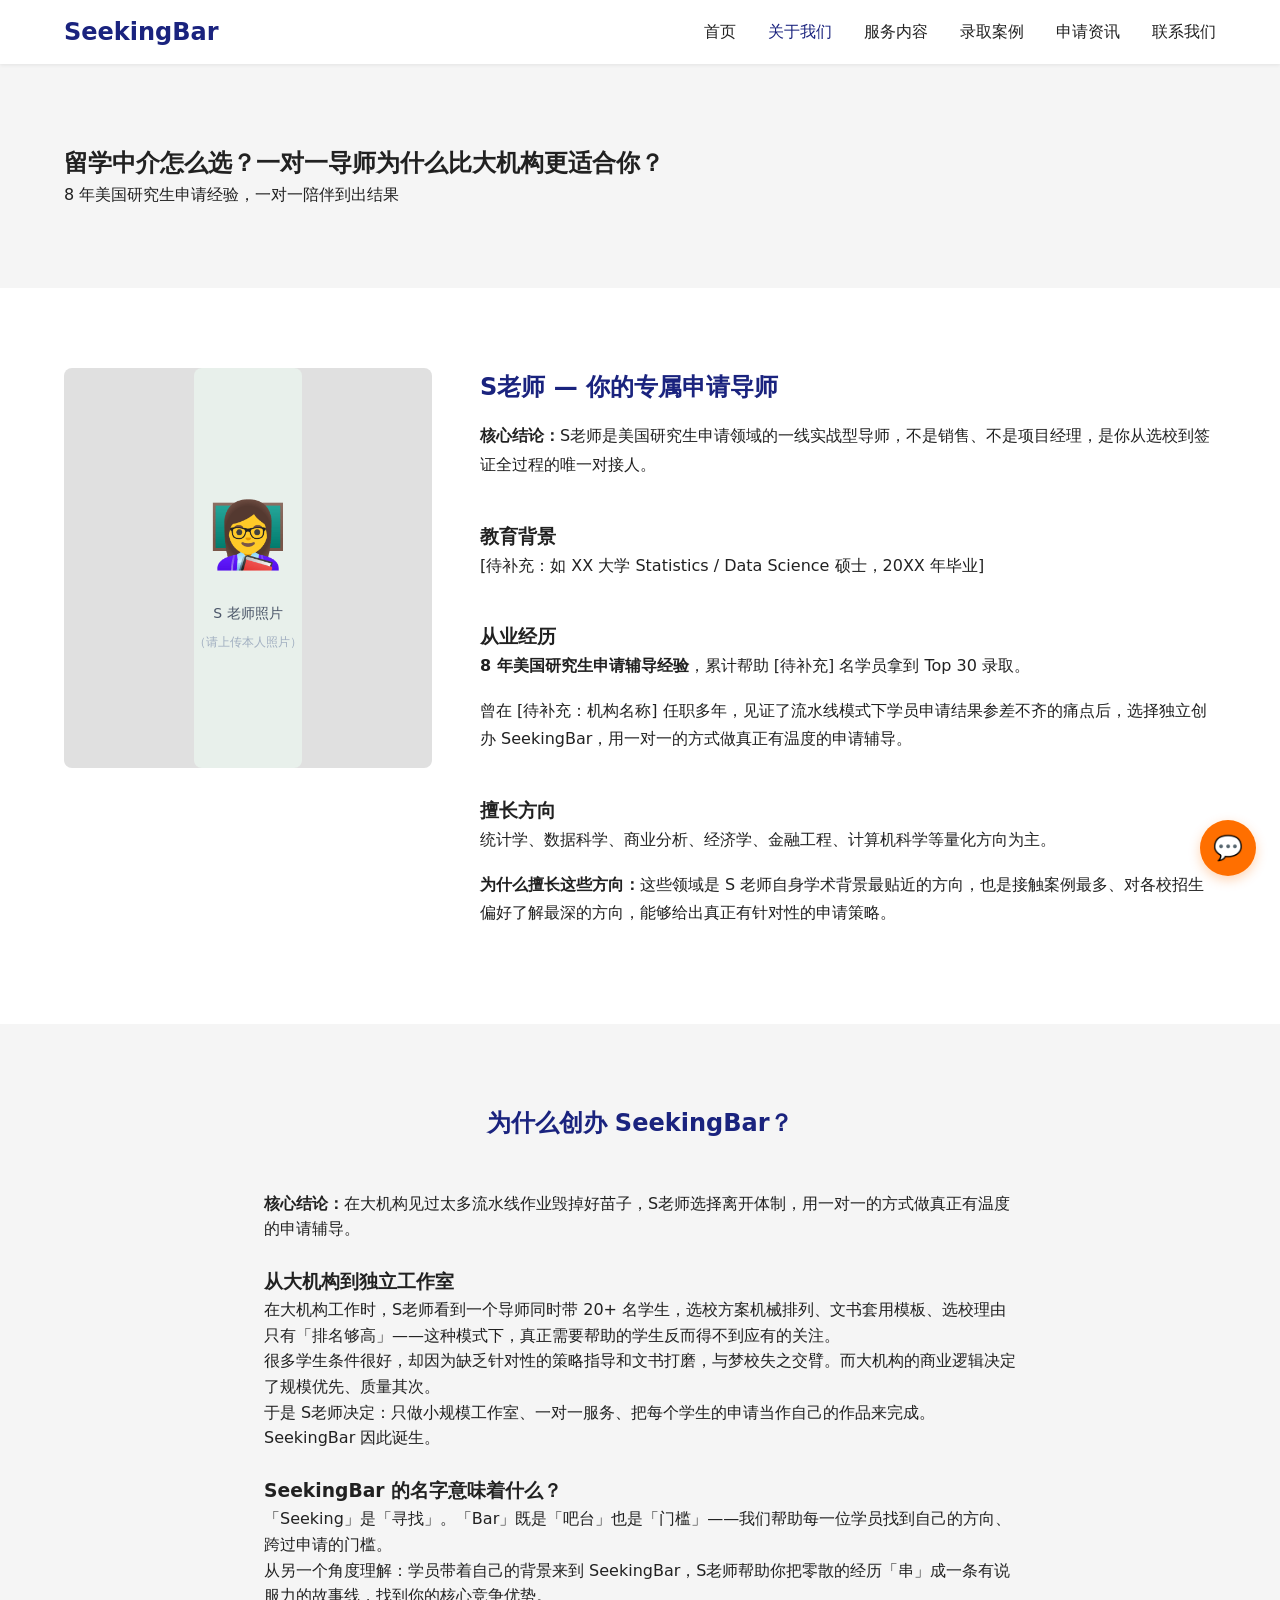
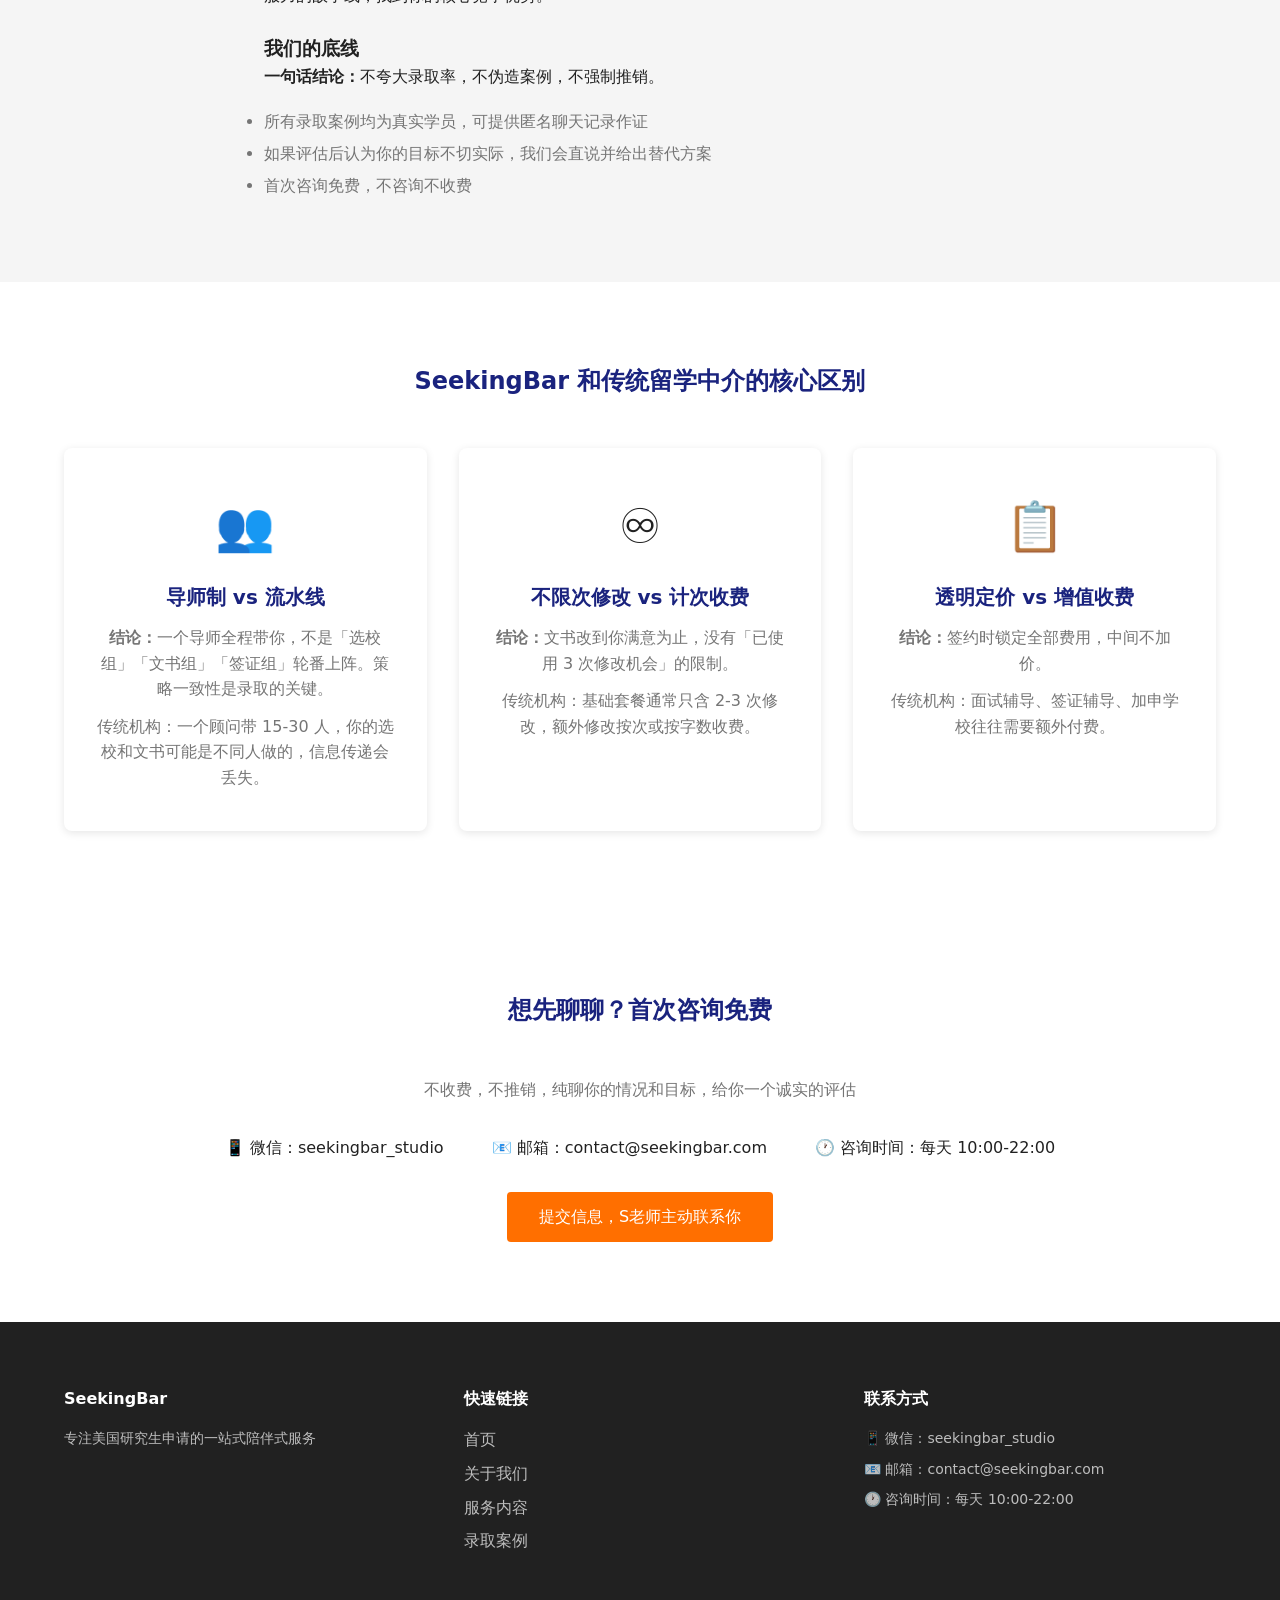
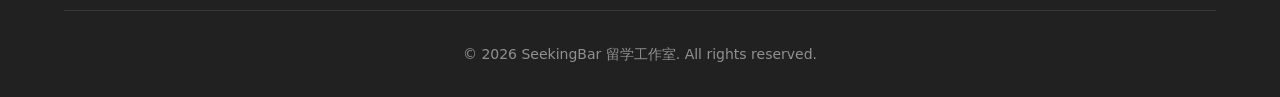
==== about.html @ 0df3554e "v2 框架搭建完成 - 新增6页面多站结构 - index.html: 首页（v2新版文案，微信二维码已替换） - about.html: 关于我们（S老师介绍已填充占位文案） - services." ====
<!DOCTYPE html>
<html lang="zh-CN">
<head>
  <meta charset="UTF-8">
  <meta name="viewport" content="width=device-width, initial-scale=1.0">
  <title>关于 SeekingBar | S老师 8年实战经验，一对一美国研究生申请导师</title>
  <meta name="description" content="S老师 8 年美国研究生申请经验，一对一陪伴式服务，透明定价无隐形消费。了解 SeekingBar 创始人背景和服务理念。">
  <meta property="og:title" content="留学中介怎么选？S老师一对一陪伴式申请为什么更靠谱？">
  <meta property="og:description" content="8 年美国研究生申请经验，一对一陪伴式服务，透明定价无隐形消费。">
  <link rel="stylesheet" href="style.css">
  <script type="application/ld+json">
  {
    "@context": "https://schema.org",
    "@type": "Person",
    "name": "S老师",
    "jobTitle": "留学申请导师",
    "worksFor": {
      "@type": "Organization",
      "name": "SeekingBar 留学工作室"
    }
  }
  </script>
</head>
<body>

<!-- 导航栏 -->
<nav class="navbar">
  <div class="container nav-container">
    <a href="index.html" class="logo">SeekingBar</a>
    <button class="hamburger" aria-label="菜单">
      <span></span><span></span><span></span>
    </button>
    <ul class="nav-menu">
      <li><a href="index.html">首页</a></li>
      <li><a href="about.html" class="active">关于我们</a></li>
      <li><a href="services.html">服务内容</a></li>
      <li><a href="cases.html">录取案例</a></li>
      <li><a href="blog.html">申请资讯</a></li>
      <li><a href="contact.html">联系我们</a></li>
    </ul>
  </div>
</nav>

<!-- 关于我们 Hero -->
<section class="about-hero">
  <div class="container">
    <h1>留学中介怎么选？一对一导师为什么比大机构更适合你？</h1>
    <p>8 年美国研究生申请经验，一对一陪伴到出结果</p>
  </div>
</section>

<!-- 创始人介绍 -->
<section class="about-detail" style="padding:80px 0;">
  <div class="container">
    <div class="about-grid">
      <div class="about-photo">
        <div style="background:#e8f0eb;height:400px;display:flex;flex-direction:column;align-items:center;justify-content:center;color:#2D6A4F;border-radius:8px;">
          <div style="font-size:64px;margin-bottom:16px;">👩‍🏫</div>
          <div style="font-size:14px;color:#4A5568;">S 老师照片</div>
          <div style="font-size:12px;color:#A0AEC0;margin-top:8px;">（请上传本人照片）</div>
        </div>
      </div>
      <div class="about-content">
        <h2>S老师 — 你的专属申请导师</h2>
        <p><strong>核心结论：</strong>S老师是美国研究生申请领域的一线实战型导师，不是销售、不是项目经理，是你从选校到签证全过程的唯一对接人。</p>
        <br>
        <h3>教育背景</h3>
        <p>[待补充：如 XX 大学 Statistics / Data Science 硕士，20XX 年毕业]</p>
        <br>
        <h3>从业经历</h3>
        <p><strong>8 年美国研究生申请辅导经验</strong>，累计帮助 [待补充] 名学员拿到 Top 30 录取。</p>
        <p>曾在 [待补充：机构名称] 任职多年，见证了流水线模式下学员申请结果参差不齐的痛点后，选择独立创办 SeekingBar，用一对一的方式做真正有温度的申请辅导。</p>
        <br>
        <h3>擅长方向</h3>
        <p>统计学、数据科学、商业分析、经济学、金融工程、计算机科学等量化方向为主。</p>
        <p><strong>为什么擅长这些方向：</strong>这些领域是 S 老师自身学术背景最贴近的方向，也是接触案例最多、对各校招生偏好了解最深的方向，能够给出真正有针对性的申请策略。</p>
      </div>
    </div>
  </div>
</section>

<!-- 工作室故事 -->
<section class="story" style="background:var(--secondary);padding:80px 0;">
  <div class="container" style="max-width:800px;">
    <h2 class="section-title">为什么创办 SeekingBar？</h2>
    <p><strong>核心结论：</strong>在大机构见过太多流水线作业毁掉好苗子，S老师选择离开体制，用一对一的方式做真正有温度的申请辅导。</p>
    <br>
    <h3>从大机构到独立工作室</h3>
    <p>在大机构工作时，S老师看到一个导师同时带 20+ 名学生，选校方案机械排列、文书套用模板、选校理由只有「排名够高」——这种模式下，真正需要帮助的学生反而得不到应有的关注。</p>
    <p>很多学生条件很好，却因为缺乏针对性的策略指导和文书打磨，与梦校失之交臂。而大机构的商业逻辑决定了规模优先、质量其次。</p>
    <p>于是 S老师决定：只做小规模工作室、一对一服务、把每个学生的申请当作自己的作品来完成。SeekingBar 因此诞生。</p>
    <br>
    <h3>SeekingBar 的名字意味着什么？</h3>
    <p>「Seeking」是「寻找」。「Bar」既是「吧台」也是「门槛」——我们帮助每一位学员找到自己的方向、跨过申请的门槛。</p>
    <p>从另一个角度理解：学员带着自己的背景来到 SeekingBar，S老师帮助你把零散的经历「串」成一条有说服力的故事线，找到你的核心竞争优势。</p>
    <br>
    <h3>我们的底线</h3>
    <p><strong>一句话结论：</strong>不夸大录取率，不伪造案例，不强制推销。</p>
    <ul style="margin-top:16px;line-height:2;color:var(--text-secondary);">
      <li>所有录取案例均为真实学员，可提供匿名聊天记录作证</li>
      <li>如果评估后认为你的目标不切实际，我们会直说并给出替代方案</li>
      <li>首次咨询免费，不咨询不收费</li>
    </ul>
  </div>
</section>

<!-- 理念区块 -->
<section class="values" style="padding:80px 0;">
  <div class="container">
    <h2 class="section-title">SeekingBar 和传统留学中介的核心区别</h2>
    <div class="features-grid">
      <div class="feature-card">
        <div class="feature-icon">👥</div>
        <h3>导师制 vs 流水线</h3>
        <p><strong>结论：</strong>一个导师全程带你，不是「选校组」「文书组」「签证组」轮番上阵。策略一致性是录取的关键。</p>
        <p style="margin-top:12px;color:var(--text-secondary);">传统机构：一个顾问带 15-30 人，你的选校和文书可能是不同人做的，信息传递会丢失。</p>
      </div>
      <div class="feature-card">
        <div class="feature-icon">♾️</div>
        <h3>不限次修改 vs 计次收费</h3>
        <p><strong>结论：</strong>文书改到你满意为止，没有「已使用 3 次修改机会」的限制。</p>
        <p style="margin-top:12px;color:var(--text-secondary);">传统机构：基础套餐通常只含 2-3 次修改，额外修改按次或按字数收费。</p>
      </div>
      <div class="feature-card">
        <div class="feature-icon">📋</div>
        <h3>透明定价 vs 增值收费</h3>
        <p><strong>结论：</strong>签约时锁定全部费用，中间不加价。</p>
        <p style="margin-top:12px;color:var(--text-secondary);">传统机构：面试辅导、签证辅导、加申学校往往需要额外付费。</p>
      </div>
    </div>
  </div>
</section>

<!-- 联系方式 -->
<section class="contact-brief" style="padding:80px 0;text-align:center;">
  <div class="container">
    <h2 class="section-title">想先聊聊？首次咨询免费</h2>
    <p style="font-size:16px;color:var(--text-secondary);margin-bottom:32px;">
      不收费，不推销，纯聊你的情况和目标，给你一个诚实的评估
    </p>
    <div style="display:flex;justify-content:center;gap:48px;flex-wrap:wrap;font-size:16px;">
      <div>📱 微信：seekingbar_studio</div>
      <div>📧 邮箱：contact@seekingbar.com</div>
      <div>🕐 咨询时间：每天 10:00-22:00</div>
    </div>
    <div style="margin-top:32px;">
      <a href="contact.html#eval" class="btn btn-primary">提交信息，S老师主动联系你</a>
    </div>
  </div>
</section>

<!-- Footer -->
<footer class="footer">
  <div class="container">
    <div class="footer-grid">
      <div class="footer-col">
        <h4>SeekingBar</h4>
        <p>专注美国研究生申请的一站式陪伴式服务</p>
      </div>
      <div class="footer-col">
        <h4>快速链接</h4>
        <ul>
          <li><a href="index.html">首页</a></li>
          <li><a href="about.html">关于我们</a></li>
          <li><a href="services.html">服务内容</a></li>
          <li><a href="cases.html">录取案例</a></li>
        </ul>
      </div>
      <div class="footer-col">
        <h4>联系方式</h4>
        <p>📱 微信：seekingbar_studio</p>
        <p>📧 邮箱：contact@seekingbar.com</p>
        <p>🕐 咨询时间：每天 10:00-22:00</p>
      </div>
    </div>
    <div class="footer-bottom">
      <p>&copy; 2026 SeekingBar 留学工作室. All rights reserved.</p>
    </div>
  </div>
</footer>

<div class="contact-float">
  <button class="contact-float-btn" onclick="toggleContactPanel()">💬</button>
  <div class="contact-panel" id="contactPanel">
    <h4>联系我们</h4>
    <p>📱 微信：seekingbar_studio</p>
    <p>📧 邮箱：contact@seekingbar.com</p>
    <p>🕐 10:00-22:00</p>
    <div class="qrcode-placeholder">[微信二维码]</div>
  </div>
</div>

<script src="main.js"></script>
</body>
</html>
---- style.css ----
/* ========================================
   SeekingBar 留学工作室 - 主样式表
   基于现有网站风格延续
   ======================================== */

/* 色彩变量 */
:root {
  --primary: #1a237e;      /* 深蓝色 */
  --primary-light: #303f9f;
  --secondary: #f5f5f5;    /* 浅灰背景 */
  --accent: #ff6f00;       /* 橙色（CTA按钮） */
  --accent-hover: #e65100;
  --text: #212121;          /* 深灰文字 */
  --text-secondary: #757575; /* 中灰文字 */
  --border: #e0e0e0;       /* 分割线 */
  --success: #4caf50;       /* 绿色（录取） */
  --shadow: 0 2px 8px rgba(0,0,0,0.1);
  --radius: 8px;
  --radius-sm: 4px;
}

/* 全局重置 */
* {
  margin: 0;
  padding: 0;
  box-sizing: border-box;
}

body {
  font-family: "PingFang SC", "Microsoft YaHei", system-ui, -apple-system, sans-serif;
  font-size: 16px;
  line-height: 1.6;
  color: var(--text);
  background: #fff;
}

a {
  color: var(--primary);
  text-decoration: none;
  transition: color 0.2s;
}

a:hover {
  color: var(--primary-light);
}

img {
  max-width: 100%;
  height: auto;
}

/* 容器 */
.container {
  max-width: 1200px;
  margin: 0 auto;
  padding: 0 24px;
}

/* ========================================
   导航栏
   ======================================== */
.navbar {
  background: #fff;
  box-shadow: 0 1px 4px rgba(0,0,0,0.08);
  position: sticky;
  top: 0;
  z-index: 1000;
}

.nav-container {
  display: flex;
  align-items: center;
  justify-content: space-between;
  height: 64px;
}

.logo {
  font-size: 24px;
  font-weight: 700;
  color: var(--primary);
}

.nav-menu {
  display: flex;
  list-style: none;
  gap: 32px;
}

.nav-menu a {
  color: var(--text);
  font-weight: 500;
  transition: color 0.2s;
}

.nav-menu a:hover,
.nav-menu a.active {
  color: var(--primary);
}

/* 汉堡菜单 */
.hamburger {
  display: none;
  flex-direction: column;
  gap: 5px;
  background: none;
  border: none;
  cursor: pointer;
  padding: 4px;
}

.hamburger span {
  display: block;
  width: 24px;
  height: 2px;
  background: var(--text);
  transition: 0.3s;
}

/* ========================================
   Hero Section
   ======================================== */
.hero {
  background: linear-gradient(135deg, var(--primary) 0%, var(--primary-light) 100%);
  color: #fff;
  padding: 80px 0;
  text-align: center;
}

.hero h1 {
  font-size: 32px;
  font-weight: 700;
  margin-bottom: 16px;
}

.hero .subtitle {
  font-size: 20px;
  margin-bottom: 12px;
  opacity: 0.9;
}

.hero .description {
  font-size: 16px;
  margin-bottom: 32px;
  opacity: 0.8;
}

.hero-cta {
  display: flex;
  gap: 16px;
  justify-content: center;
  flex-wrap: wrap;
}

/* 按钮 */
.btn {
  display: inline-block;
  padding: 12px 32px;
  border-radius: var(--radius-sm);
  font-size: 16px;
  font-weight: 500;
  cursor: pointer;
  transition: all 0.2s;
  border: none;
  text-align: center;
}

.btn-primary {
  background: var(--accent);
  color: #fff;
}

.btn-primary:hover {
  background: var(--accent-hover);
  color: #fff;
  transform: translateY(-2px);
  box-shadow: 0 4px 12px rgba(255,111,0,0.3);
}

.btn-secondary {
  background: transparent;
  color: #fff;
  border: 2px solid #fff;
}

.btn-secondary:hover {
  background: #fff;
  color: var(--primary);
}

.btn-outline {
  background: transparent;
  color: var(--primary);
  border: 2px solid var(--primary);
}

.btn-outline:hover {
  background: var(--primary);
  color: #fff;
}

.btn-large {
  padding: 16px 48px;
  font-size: 18px;
}

/* ========================================
   区块标题
   ======================================== */
.section-title {
  font-size: 24px;
  font-weight: 600;
  color: var(--primary);
  text-align: center;
  margin-bottom: 48px;
}

.section-cta {
  text-align: center;
  margin-top: 48px;
}

/* ========================================
   三大卖点
   ======================================== */
.features {
  padding: 80px 0;
  background: var(--secondary);
}

.features-grid {
  display: grid;
  grid-template-columns: repeat(3, 1fr);
  gap: 32px;
}

.feature-card {
  background: #fff;
  padding: 40px 32px;
  border-radius: var(--radius);
  text-align: center;
  box-shadow: var(--shadow);
  transition: transform 0.2s, box-shadow 0.2s;
}

.feature-card:hover {
  transform: translateY(-4px);
  box-shadow: 0 8px 24px rgba(0,0,0,0.12);
}

.feature-icon {
  font-size: 48px;
  margin-bottom: 16px;
}

.feature-card h3 {
  font-size: 20px;
  font-weight: 600;
  color: var(--primary);
  margin-bottom: 12px;
}

.feature-card p {
  color: var(--text-secondary);
  line-height: 1.6;
}

/* ========================================
   精选案例
   ======================================== */
.cases-preview {
  padding: 80px 0;
}

.cases-grid {
  display: grid;
  grid-template-columns: repeat(3, 1fr);
  gap: 32px;
}

.case-card {
  background: #fff;
  border: 1px solid var(--border);
  border-radius: var(--radius);
  padding: 24px;
  transition: transform 0.2s, box-shadow 0.2s;
}

.case-card:hover {
  transform: translateY(-4px);
  box-shadow: var(--shadow);
}

.case-header {
  display: flex;
  align-items: center;
  gap: 12px;
  margin-bottom: 16px;
}

.case-avatar {
  width: 48px;
  height: 48px;
  border-radius: 50%;
  background: var(--primary);
  color: #fff;
  display: flex;
  align-items: center;
  justify-content: center;
  font-weight: 700;
  font-size: 18px;
  flex-shrink: 0;
}

.case-meta h4 {
  font-size: 16px;
  font-weight: 600;
  margin-bottom: 4px;
}

.case-meta p {
  font-size: 14px;
  color: var(--text-secondary);
}

.case-result {
  background: #e8f5e9;
  color: var(--success);
  padding: 8px 12px;
  border-radius: var(--radius-sm);
  font-weight: 600;
  margin-bottom: 12px;
  font-size: 14px;
}

.case-summary {
  font-size: 14px;
  color: var(--text-secondary);
  line-height: 1.6;
  margin-bottom: 12px;
  display: -webkit-box;
  -webkit-line-clamp: 3;
  -webkit-box-orient: vertical;
  overflow: hidden;
}

.case-link {
  font-size: 14px;
  font-weight: 500;
}

/* ========================================
   服务简介
   ======================================== */
.services-preview {
  padding: 80px 0;
  background: var(--secondary);
}

.services-grid {
  display: grid;
  grid-template-columns: repeat(3, 1fr);
  gap: 32px;
}

.service-card {
  background: #fff;
  padding: 40px 32px;
  border-radius: var(--radius);
  text-align: center;
  box-shadow: var(--shadow);
  transition: transform 0.2s;
}

.service-card:hover {
  transform: translateY(-4px);
}

.service-card h3 {
  font-size: 20px;
  font-weight: 600;
  color: var(--primary);
  margin-bottom: 12px;
}

.service-card p {
  color: var(--text-secondary);
  margin-bottom: 24px;
}

/* ========================================
   数据概览
   ======================================== */
.data-overview {
  padding: 64px 0;
  background: #fff;
}

.data-grid {
  display: grid;
  grid-template-columns: repeat(4, 1fr);
  gap: 24px;
}

.data-card {
  text-align: center;
  padding: 32px 16px;
  border-radius: var(--radius);
  background: var(--secondary);
}

.data-number {
  font-size: 40px;
  font-weight: 700;
  color: var(--primary);
  margin-bottom: 8px;
}

.data-label {
  font-size: 16px;
  font-weight: 600;
  color: var(--text);
  margin-bottom: 12px;
}

.data-source {
  font-size: 12px;
  color: var(--text-secondary);
  line-height: 1.4;
}

@media (max-width: 768px) {
  .data-grid {
    grid-template-columns: repeat(2, 1fr);
  }
}

/* ========================================
   CTA 区域
   ======================================== */
.cta-section {
  background: var(--primary);
  color: #fff;
  padding: 80px 0;
  text-align: center;
}

.cta-section h2 {
  font-size: 24px;
  font-weight: 600;
  margin-bottom: 12px;
}

.cta-section p {
  font-size: 16px;
  margin-bottom: 32px;
  opacity: 0.9;
}

.cta-section .btn-primary {
  background: var(--accent);
  color: #fff;
}

/* ========================================
   Footer
   ======================================== */
.footer {
  background: #212121;
  color: #fff;
  padding: 64px 0 32px;
}

.footer-grid {
  display: grid;
  grid-template-columns: repeat(3, 1fr);
  gap: 48px;
  margin-bottom: 48px;
}

.footer-col h4 {
  font-size: 16px;
  font-weight: 600;
  margin-bottom: 16px;
}

.footer-col ul {
  list-style: none;
}

.footer-col ul li {
  margin-bottom: 8px;
}

.footer-col a {
  color: rgba(255,255,255,0.7);
  transition: color 0.2s;
}

.footer-col a:hover {
  color: #fff;
}

.footer-col p {
  color: rgba(255,255,255,0.7);
  margin-bottom: 8px;
  font-size: 14px;
}

.footer-bottom {
  border-top: 1px solid rgba(255,255,255,0.1);
  padding-top: 32px;
  text-align: center;
  color: rgba(255,255,255,0.5);
  font-size: 14px;
}

/* ========================================
   联系浮窗
   ======================================== */
.contact-float {
  position: fixed;
  bottom: 24px;
  right: 24px;
  z-index: 999;
}

.contact-float-btn {
  width: 56px;
  height: 56px;
  border-radius: 50%;
  background: var(--accent);
  color: #fff;
  border: none;
  font-size: 24px;
  cursor: pointer;
  box-shadow: 0 4px 12px rgba(255,111,0,0.3);
  transition: transform 0.2s;
}

.contact-float-btn:hover {
  transform: scale(1.1);
}

.contact-panel {
  display: none;
  position: absolute;
  bottom: 72px;
  right: 0;
  background: #fff;
  padding: 24px;
  border-radius: var(--radius);
  box-shadow: 0 8px 32px rgba(0,0,0,0.15);
  width: 240px;
}

.contact-panel.active {
  display: block;
}

.contact-panel h4 {
  font-size: 16px;
  font-weight: 600;
  color: var(--primary);
  margin-bottom: 16px;
}

.contact-panel p {
  font-size: 14px;
  color: var(--text-secondary);
  margin-bottom: 8px;
}

.qrcode-placeholder {
  background: var(--secondary);
  border: 2px dashed var(--border);
  border-radius: var(--radius-sm);
  padding: 32px;
  text-align: center;
  color: var(--text-secondary);
  font-size: 14px;
  margin-top: 12px;
}

/* ========================================
   移动端适配
   ======================================== */
@media (max-width: 768px) {
  .hamburger {
    display: flex;
  }

  .nav-menu {
    display: none;
    position: absolute;
    top: 64px;
    left: 0;
    right: 0;
    background: #fff;
    flex-direction: column;
    padding: 16px 24px;
    box-shadow: 0 4px 12px rgba(0,0,0,0.1);
    gap: 0;
  }

  .nav-menu.active {
    display: flex;
  }

  .nav-menu li {
    padding: 12px 0;
    border-bottom: 1px solid var(--border);
  }

  .hero h1 {
    font-size: 24px;
  }

  .hero .subtitle {
    font-size: 16px;
  }

  .features-grid,
  .cases-grid,
  .services-grid,
  .footer-grid {
    grid-template-columns: 1fr;
  }

  .section-title {
    font-size: 20px;
  }
}

/* ========================================
   关于我们页面特有样式
   ======================================== */
.about-hero {
  padding: 80px 0;
  background: var(--secondary);
}

.about-grid {
  display: grid;
  grid-template-columns: 1fr 2fr;
  gap: 48px;
  align-items: start;
}

.about-photo {
  width: 100%;
  aspect-ratio: 1;
  background: var(--border);
  border-radius: var(--radius);
  display: flex;
  align-items: center;
  justify-content: center;
  color: var(--text-secondary);
}

.about-content h2 {
  font-size: 24px;
  font-weight: 600;
  color: var(--primary);
  margin-bottom: 16px;
}

.about-content p {
  margin-bottom: 16px;
  line-height: 1.8;
}

/* ========================================
   服务内容页面特有样式
   ======================================== */
.services-detail {
  padding: 80px 0;
}

.service-detail-card {
  background: #fff;
  border: 1px solid var(--border);
  border-radius: var(--radius);
  padding: 48px;
  margin-bottom: 32px;
}

.service-detail-card h3 {
  font-size: 20px;
  font-weight: 600;
  color: var(--primary);
  margin-bottom: 24px;
}

.service-detail-card ul {
  list-style: none;
  margin-bottom: 24px;
}

.service-detail-card li {
  padding: 8px 0;
  padding-left: 24px;
  position: relative;
}

.service-detail-card li::before {
  content: "✓";
  position: absolute;
  left: 0;
  color: var(--success);
  font-weight: 700;
}

/* 服务对比表 */
.service-comparison {
  width: 100%;
  border-collapse: collapse;
  margin-top: 48px;
}

.service-comparison th,
.service-comparison td {
  padding: 16px;
  text-align: center;
  border: 1px solid var(--border);
}

.service-comparison th {
  background: var(--primary);
  color: #fff;
  font-weight: 600;
}

.service-comparison td:first-child {
  text-align: left;
  font-weight: 500;
}

/* ========================================
   案例页面特有样式
   ======================================== */
.cases-filter {
  padding: 32px 0;
  background: var(--secondary);
  position: sticky;
  top: 64px;
  z-index: 100;
}

.filter-bar {
  display: flex;
  gap: 16px;
  flex-wrap: wrap;
}

.filter-bar select,
.filter-bar input {
  padding: 8px 16px;
  border: 1px solid var(--border);
  border-radius: var(--radius-sm);
  font-size: 14px;
  background: #fff;
}

.cases-all {
  padding: 48px 0;
}

.pagination {
  display: flex;
  justify-content: center;
  gap: 8px;
  margin-top: 48px;
}

.pagination a {
  padding: 8px 16px;
  border: 1px solid var(--border);
  border-radius: var(--radius-sm);
  color: var(--text);
  transition: all 0.2s;
}

.pagination a:hover,
.pagination a.active {
  background: var(--primary);
  color: #fff;
  border-color: var(--primary);
}

/* ========================================
   博客页面特有样式
   ======================================== */
.blog-hero {
  padding: 80px 0;
  background: var(--secondary);
}

.blog-tags {
  display: flex;
  gap: 12px;
  flex-wrap: wrap;
  margin-top: 24px;
}

.blog-tag {
  padding: 8px 16px;
  background: #fff;
  border: 1px solid var(--border);
  border-radius: 20px;
  font-size: 14px;
  cursor: pointer;
  transition: all 0.2s;
}

.blog-tag:hover,
.blog-tag.active {
  background: var(--primary);
  color: #fff;
  border-color: var(--primary);
}

.blog-list {
  padding: 48px 0;
}

.blog-grid {
  display: grid;
  grid-template-columns: repeat(2, 1fr);
  gap: 32px;
}

.blog-card {
  background: #fff;
  border: 1px solid var(--border);
  border-radius: var(--radius);
  overflow: hidden;
  transition: transform 0.2s, box-shadow 0.2s;
}

.blog-card:hover {
  transform: translateY(-4px);
  box-shadow: var(--shadow);
}

.blog-cover {
  width: 100%;
  aspect-ratio: 16/9;
  background: var(--secondary);
  display: flex;
  align-items: center;
  justify-content: center;
  color: var(--text-secondary);
}

.blog-info {
  padding: 24px;
}

.blog-info .tag {
  display: inline-block;
  padding: 4px 12px;
  background: var(--secondary);
  border-radius: 12px;
  font-size: 12px;
  color: var(--primary);
  margin-bottom: 8px;
}

.blog-info h3 {
  font-size: 18px;
  font-weight: 600;
  margin-bottom: 8px;
  line-height: 1.4;
}

.blog-info p {
  font-size: 14px;
  color: var(--text-secondary);
  margin-bottom: 12px;
  display: -webkit-box;
  -webkit-line-clamp: 2;
  -webkit-box-orient: vertical;
  overflow: hidden;
}

.blog-meta {
  font-size: 12px;
  color: var(--text-secondary);
}

/* ========================================
   联系我们页面特有样式
   ======================================== */
.contact-hero {
  padding: 80px 0;
  background: var(--secondary);
}

.contact-grid {
  display: grid;
  grid-template-columns: 1fr 1fr;
  gap: 48px;
  align-items: start;
}

.contact-form {
  background: #fff;
  padding: 48px;
  border-radius: var(--radius);
  box-shadow: var(--shadow);
}

.form-group {
  margin-bottom: 24px;
}

.form-group label {
  display: block;
  font-weight: 500;
  margin-bottom: 8px;
  color: var(--text);
}

.form-group input,
.form-group textarea {
  width: 100%;
  padding: 12px 16px;
  border: 1px solid var(--border);
  border-radius: var(--radius-sm);
  font-size: 16px;
  font-family: inherit;
  transition: border-color 0.2s, box-shadow 0.2s;
}

.form-group input:focus,
.form-group textarea:focus {
  outline: none;
  border-color: var(--primary);
  box-shadow: 0 0 0 3px rgba(26,35,126,0.1);
}

.form-group textarea {
  min-height: 120px;
  resize: vertical;
}

.contact-info {
  padding: 48px 0;
}

.contact-info h3 {
  font-size: 20px;
  font-weight: 600;
  color: var(--primary);
  margin-bottom: 24px;
}

.contact-info p {
  margin-bottom: 16px;
  font-size: 16px;
}

.faq-list {
  margin-top: 48px;
}

.faq-item {
  border-bottom: 1px solid var(--border);
  padding: 16px 0;
  cursor: pointer;
}

.faq-question {
  font-weight: 600;
  color: var(--text);
  display: flex;
  justify-content: space-between;
  align-items: center;
}

.faq-answer {
  margin-top: 12px;
  color: var(--text-secondary);
  line-height: 1.8;
  display: none;
}

.faq-item.active .faq-answer {
  display: block;
}

/* ========================================
   移动端补充
   ======================================== */
@media (max-width: 768px) {
  .about-grid,
  .contact-grid {
    grid-template-columns: 1fr;
  }

  .blog-grid {
    grid-template-columns: 1fr;
  }

  .service-comparison {
    font-size: 14px;
  }

  .service-comparison th,
  .service-comparison td {
    padding: 8px;
  }
}
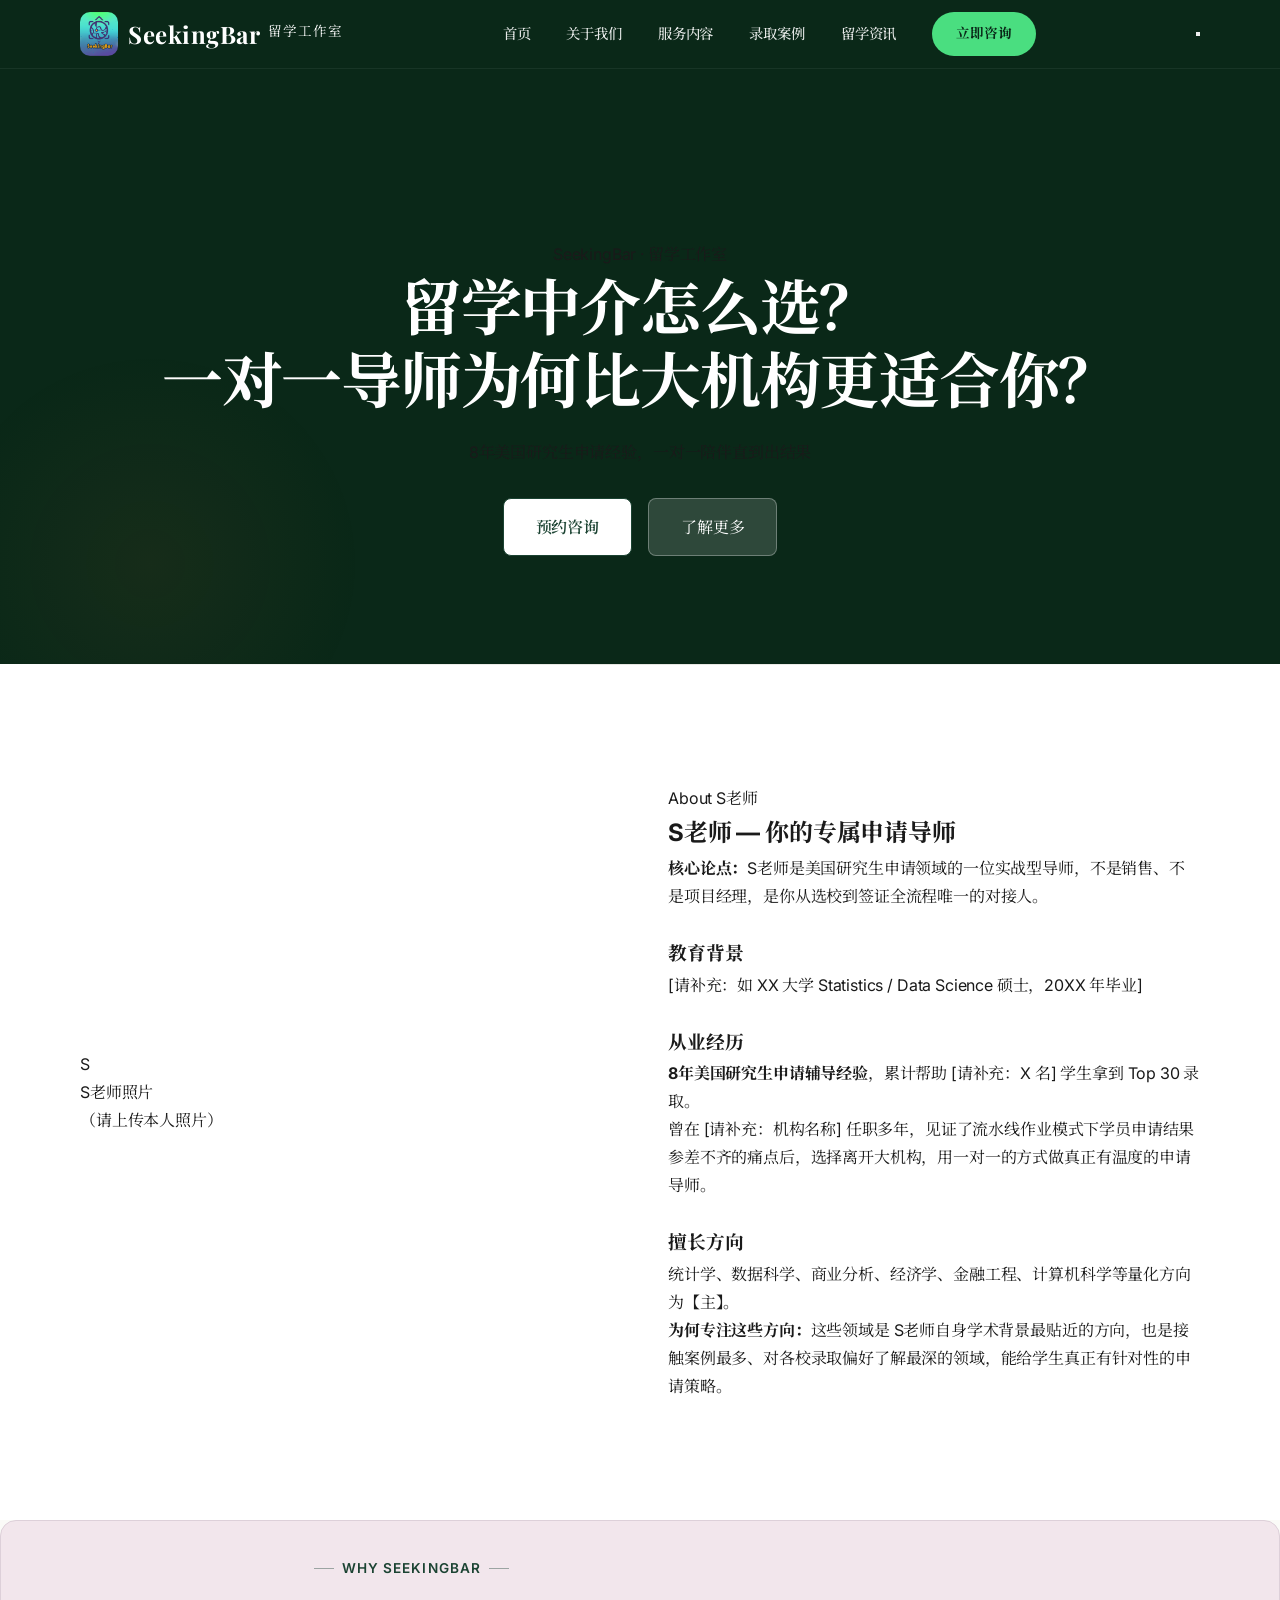
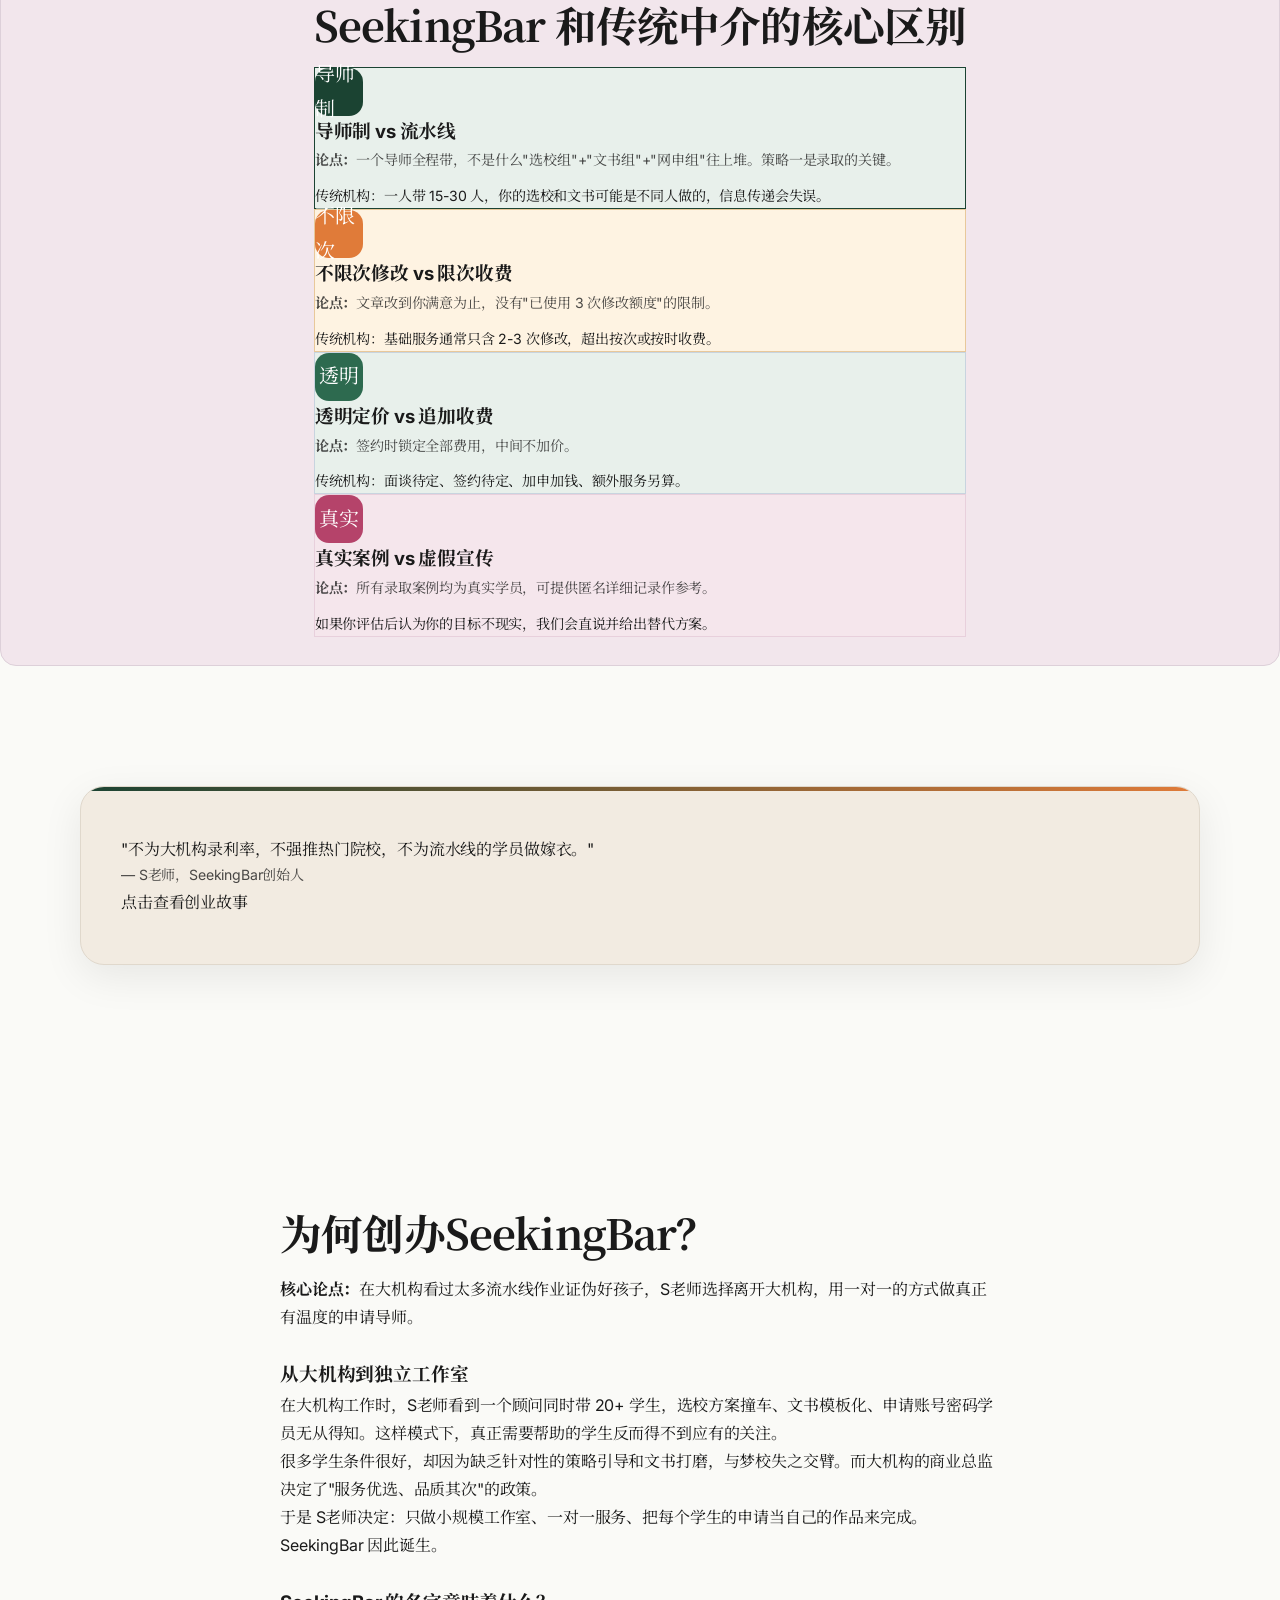
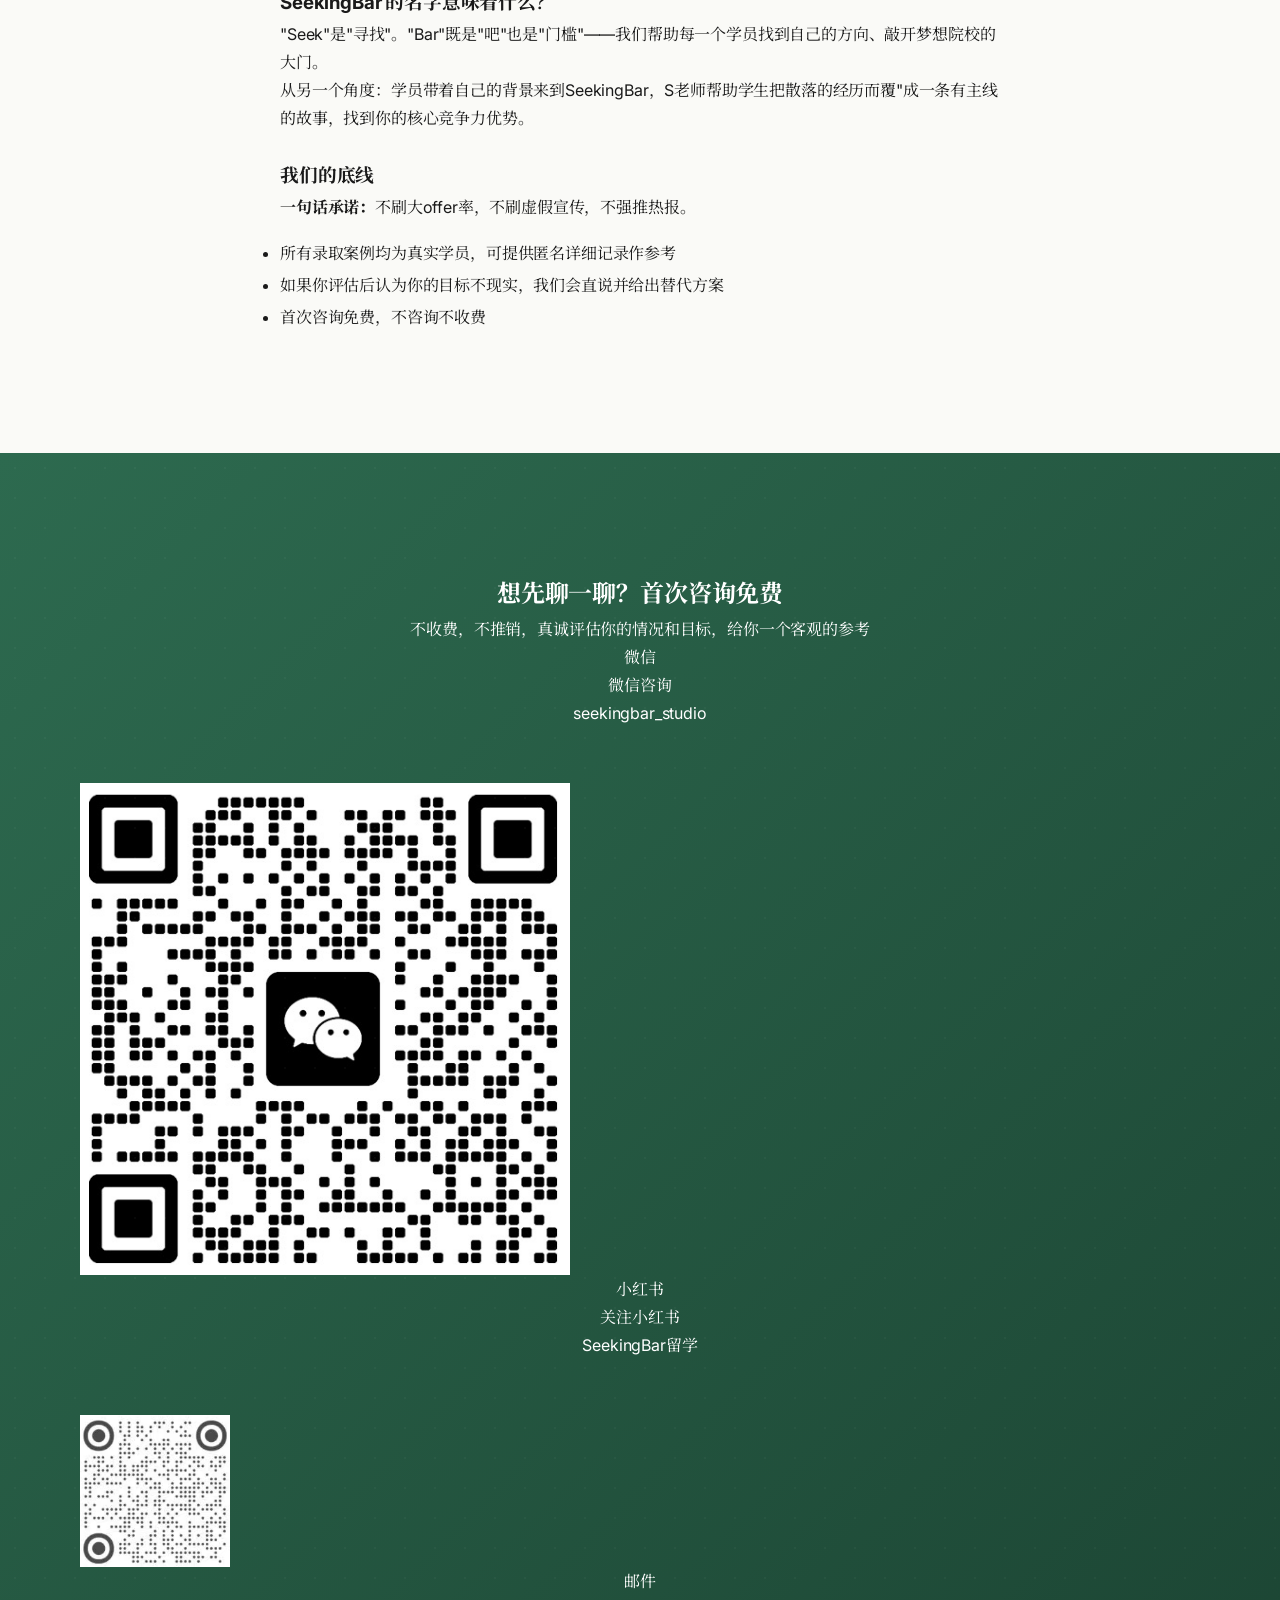
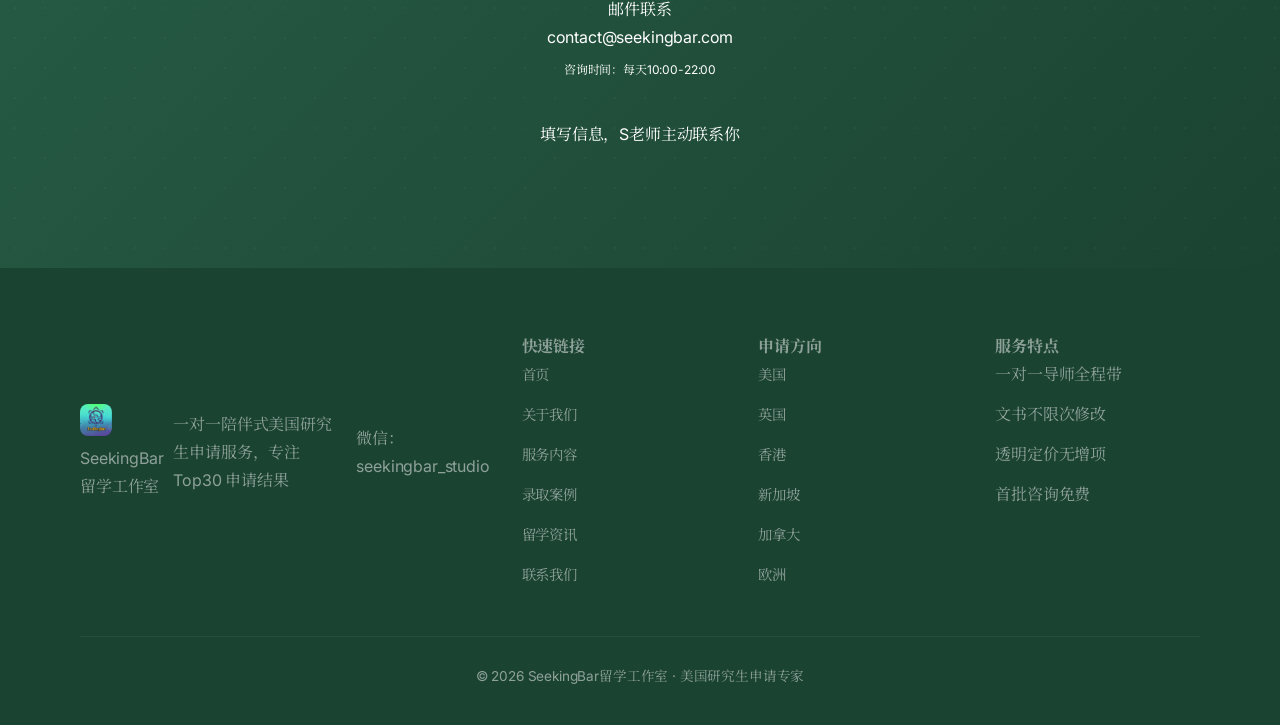
==== commit 3edb32be: "v1+v2融合：全部子页面重做，使用v1设计系统 - style.css: 提取v1完整CSS（42KB） - index.html: 移除内联CSS，链接style.css - about.html" ====
--- a/about.html
+++ b/about.html
@@ -3,159 +3,208 @@
 <head>
   <meta charset="UTF-8">
   <meta name="viewport" content="width=device-width, initial-scale=1.0">
-  <title>关于 SeekingBar | S老师 8年实战经验，一对一美国研究生申请导师</title>
-  <meta name="description" content="S老师 8 年美国研究生申请经验，一对一陪伴式服务，透明定价无隐形消费。了解 SeekingBar 创始人背景和服务理念。">
-  <meta property="og:title" content="留学中介怎么选？S老师一对一陪伴式申请为什么更靠谱？">
-  <meta property="og:description" content="8 年美国研究生申请经验，一对一陪伴式服务，透明定价无隐形消费。">
+  <title>关于我们 | SeekingBar留学工作室</title>
+  <meta name="description" content="S老师8年美国研究生申请经验，一对一陪伴式服务，透明定价无隐形消费。了解SeekingBar创始人背景和服务理念。">
+  <link rel="preconnect" href="https://fonts.googleapis.com">
+  <link rel="preconnect" href="https://fonts.gstatic.com" crossorigin>
+  <link href="https://fonts.googleapis.com/css2?family=Playfair+Display:ital,wght@0,400;0,600;0,700;1,400&family=Noto+Serif+SC:wght@400;600;700&family=Inter:wght@300;400;500;600&display=swap" rel="stylesheet">
   <link rel="stylesheet" href="style.css">
-  <script type="application/ld+json">
-  {
-    "@context": "https://schema.org",
-    "@type": "Person",
-    "name": "S老师",
-    "jobTitle": "留学申请导师",
-    "worksFor": {
-      "@type": "Organization",
-      "name": "SeekingBar 留学工作室"
-    }
-  }
-  </script>
+  <meta property="og:title" content="关于我们 | SeekingBar留学工作室">
+  <meta property="og:description" content="S老师8年美国研究生申请经验，一对一陪伴式服务">
 </head>
 <body>
 
-<!-- 导航栏 -->
-<nav class="navbar">
-  <div class="container nav-container">
-    <a href="index.html" class="logo">SeekingBar</a>
-    <button class="hamburger" aria-label="菜单">
+<!-- 导航栏 (v1深绿风格) -->
+<nav class="nav" id="nav">
+  <div class="nav-inner">
+    <a href="index.html" class="nav-logo">
+      <img src="logo/logo.png" alt="SeekingBar">
+      <div class="nav-logo-texts">
+        <span class="nav-logo-en">SeekingBar</span>
+        <span class="nav-logo-cn">留学工作室</span>
+      </div>
+    </a>
+    <div class="nav-links">
+      <a href="index.html">首页</a>
+      <a href="about.html" class="active">关于我们</a>
+      <a href="services.html">服务内容</a>
+      <a href="cases.html">录取案例</a>
+      <a href="blog.html">留学资讯</a>
+      <a href="contact.html" class="nav-cta">立即咨询</a>
+    </div>
+    <button class="nav-mobile-toggle" aria-label="菜单">
       <span></span><span></span><span></span>
     </button>
-    <ul class="nav-menu">
-      <li><a href="index.html">首页</a></li>
-      <li><a href="about.html" class="active">关于我们</a></li>
-      <li><a href="services.html">服务内容</a></li>
-      <li><a href="cases.html">录取案例</a></li>
-      <li><a href="blog.html">申请资讯</a></li>
-      <li><a href="contact.html">联系我们</a></li>
-    </ul>
   </div>
 </nav>
 
-<!-- 关于我们 Hero -->
-<section class="about-hero">
-  <div class="container">
-    <h1>留学中介怎么选？一对一导师为什么比大机构更适合你？</h1>
-    <p>8 年美国研究生申请经验，一对一陪伴到出结果</p>
-  </div>
-</section>
-
-<!-- 创始人介绍 -->
-<section class="about-detail" style="padding:80px 0;">
+<!-- Hero区域 -->
+<section class="hero" style="min-height:55vh;">
+  <div class="container" style="padding-top:140px;padding-bottom:60px;text-align:center;">
+    <div class="hero-badge">SeekingBar · 留学工作室</div>
+    <h1 class="hero-title">留学中介怎么选？<br>一对一导师为何比大机构更适合你？</h1>
+    <p class="hero-subtitle">8年美国研究生申请经验，一对一陪伴直到出结果</p>
+    <div style="display:flex;justify-content:center;gap:16px;margin-top:32px;flex-wrap:wrap;">
+      <a href="contact.html" class="btn" style="background:#fff;color:#1B4332;border:1.5px solid #1B4332;padding:14px 32px;border-radius:8px;font-weight:600;">预约咨询</a>
+      <a href="#about" class="btn" style="background:rgba(255,255,255,.15);color:#fff;border:1.5px solid rgba(255,255,255,.3);padding:14px 32px;border-radius:8px;">了解更多</a>
+    </div>
+  </div>
+</section>
+
+<!-- 关于S老师 -->
+<section class="about" id="about">
   <div class="container">
     <div class="about-grid">
       <div class="about-photo">
-        <div style="background:#e8f0eb;height:400px;display:flex;flex-direction:column;align-items:center;justify-content:center;color:#2D6A4F;border-radius:8px;">
-          <div style="font-size:64px;margin-bottom:16px;">👩‍🏫</div>
-          <div style="font-size:14px;color:#4A5568;">S 老师照片</div>
-          <div style="font-size:12px;color:#A0AEC0;margin-top:8px;">（请上传本人照片）</div>
+        <div class="about-photo-frame">
+          <div class="about-photo-placeholder">
+            <div class="about-photo-icon">S</div>
+            <div class="about-photo-label">S老师照片</div>
+            <div class="about-photo-hint">（请上传本人照片）</div>
+          </div>
         </div>
       </div>
       <div class="about-content">
-        <h2>S老师 — 你的专属申请导师</h2>
-        <p><strong>核心结论：</strong>S老师是美国研究生申请领域的一线实战型导师，不是销售、不是项目经理，是你从选校到签证全过程的唯一对接人。</p>
+        <div class="about-tag">About S老师</div>
+        <h2 class="about-title">S老师 — 你的专属申请导师</h2>
+        <p class="about-desc"><strong>核心论点：</strong>S老师是美国研究生申请领域的一位实战型导师，不是销售、不是项目经理，是你从选校到签证全流程唯一的对接人。</p>
         <br>
         <h3>教育背景</h3>
-        <p>[待补充：如 XX 大学 Statistics / Data Science 硕士，20XX 年毕业]</p>
+        <p>[请补充：如 XX 大学 Statistics / Data Science 硕士，20XX 年毕业]</p>
         <br>
         <h3>从业经历</h3>
-        <p><strong>8 年美国研究生申请辅导经验</strong>，累计帮助 [待补充] 名学员拿到 Top 30 录取。</p>
-        <p>曾在 [待补充：机构名称] 任职多年，见证了流水线模式下学员申请结果参差不齐的痛点后，选择独立创办 SeekingBar，用一对一的方式做真正有温度的申请辅导。</p>
+        <p><strong>8年美国研究生申请辅导经验</strong>，累计帮助 [请补充：X 名] 学生拿到 Top 30 录取。</p>
+        <p>曾在 [请补充：机构名称] 任职多年，见证了流水线作业模式下学员申请结果参差不齐的痛点后，选择离开大机构，用一对一的方式做真正有温度的申请导师。</p>
         <br>
         <h3>擅长方向</h3>
-        <p>统计学、数据科学、商业分析、经济学、金融工程、计算机科学等量化方向为主。</p>
-        <p><strong>为什么擅长这些方向：</strong>这些领域是 S 老师自身学术背景最贴近的方向，也是接触案例最多、对各校招生偏好了解最深的方向，能够给出真正有针对性的申请策略。</p>
-      </div>
-    </div>
-  </div>
-</section>
-
-<!-- 工作室故事 -->
-<section class="story" style="background:var(--secondary);padding:80px 0;">
+        <p>统计学、数据科学、商业分析、经济学、金融工程、计算机科学等量化方向为【主】。</p>
+        <p><strong>为何专注这些方向：</strong>这些领域是 S老师自身学术背景最贴近的方向，也是接触案例最多、对各校录取偏好了解最深的领域，能给学生真正有针对性的申请策略。</p>
+      </div>
+    </div>
+  </div>
+</section>
+
+<!-- About特色卡片 (v1四色风格) -->
+<section class="about-feat" id="features">
+  <div class="container">
+    <div class="section-header">
+      <div class="section-tag">Why SeekingBar</div>
+      <h2 class="section-title">SeekingBar 和传统中介的核心区别</h2>
+    </div>
+    <div class="about-feat-grid">
+      <div class="about-feat-card" style="background:var(--navy-soft);border:1.5px solid var(--navy);">
+        <div class="about-feat-icon" style="background:var(--navy);color:#fff;">导师制</div>
+        <h3>导师制 vs 流水线</h3>
+        <p><strong>论点：</strong>一个导师全程带，不是什么"选校组"+"文书组"+"网申组"往上堆。策略一是录取的关键。</p>
+        <p style="margin-top:12px;color:var(--text-secondary);">传统机构：一人带 15-30 人，你的选校和文书可能是不同人做的，信息传递会失误。</p>
+      </div>
+      <div class="about-feat-card" style="background:#fef3e2;border:1.5px solid #e8c89a;">
+        <div class="about-feat-icon" style="background:#E07B39;color:#fff;">不限次</div>
+        <h3>不限次修改 vs 限次收费</h3>
+        <p><strong>论点：</strong>文章改到你满意为止，没有"已使用 3 次修改额度"的限制。</p>
+        <p style="margin-top:12px;color:var(--text-secondary);">传统机构：基础服务通常只含 2-3 次修改，超出按次或按时收费。</p>
+      </div>
+      <div class="about-feat-card" style="background:#e8f0eb;border:1.5px solid #c8d4df;">
+        <div class="about-feat-icon" style="background:#2D6A4F;color:#fff;">透明</div>
+        <h3>透明定价 vs 追加收费</h3>
+        <p><strong>论点：</strong>签约时锁定全部费用，中间不加价。</p>
+        <p style="margin-top:12px;color:var(--text-secondary);">传统机构：面谈待定、签约待定、加申加钱、额外服务另算。</p>
+      </div>
+      <div class="about-feat-card" style="background:#f5e6ec;border:1.5px solid #e8d0dc;">
+        <div class="about-feat-icon" style="background:#b5436a;color:#fff;">真实</div>
+        <h3>真实案例 vs 虚假宣传</h3>
+        <p><strong>论点：</strong>所有录取案例均为真实学员，可提供匿名详细记录作参考。</p>
+        <p style="margin-top:12px;color:var(--text-secondary);">如果你评估后认为你的目标不现实，我们会直说并给出替代方案。</p>
+      </div>
+    </div>
+  </div>
+</section>
+
+<!-- 名言卡片 (v1风格) -->
+<section class="about-quote-section">
+  <div class="container">
+    <div class="about-quote-card" onclick="openQuoteModal()">
+      <blockquote>
+        "不为大机构录利率，不强推热门院校，不为流水线的学员做嫁衣。"
+      </blockquote>
+      <p class="about-quote-author">— S老师，SeekingBar创始人</p>
+      <div class="about-quote-hint">点击查看创业故事</div>
+    </div>
+  </div>
+</section>
+
+<!-- 创业故事 -->
+<section class="about-story">
   <div class="container" style="max-width:800px;">
-    <h2 class="section-title">为什么创办 SeekingBar？</h2>
-    <p><strong>核心结论：</strong>在大机构见过太多流水线作业毁掉好苗子，S老师选择离开体制，用一对一的方式做真正有温度的申请辅导。</p>
+    <h2 class="section-title">为何创办SeekingBar？</h2>
+    <p><strong>核心论点：</strong>在大机构看过太多流水线作业证伪好孩子，S老师选择离开大机构，用一对一的方式做真正有温度的申请导师。</p>
     <br>
     <h3>从大机构到独立工作室</h3>
-    <p>在大机构工作时，S老师看到一个导师同时带 20+ 名学生，选校方案机械排列、文书套用模板、选校理由只有「排名够高」——这种模式下，真正需要帮助的学生反而得不到应有的关注。</p>
-    <p>很多学生条件很好，却因为缺乏针对性的策略指导和文书打磨，与梦校失之交臂。而大机构的商业逻辑决定了规模优先、质量其次。</p>
-    <p>于是 S老师决定：只做小规模工作室、一对一服务、把每个学生的申请当作自己的作品来完成。SeekingBar 因此诞生。</p>
+    <p>在大机构工作时，S老师看到一个顾问同时带 20+ 学生，选校方案撞车、文书模板化、申请账号密码学员无从得知。这样模式下，真正需要帮助的学生反而得不到应有的关注。</p>
+    <p>很多学生条件很好，却因为缺乏针对性的策略引导和文书打磨，与梦校失之交臂。而大机构的商业总监决定了"服务优选、品质其次"的政策。</p>
+    <p>于是 S老师决定：只做小规模工作室、一对一服务、把每个学生的申请当自己的作品来完成。SeekingBar 因此诞生。</p>
     <br>
     <h3>SeekingBar 的名字意味着什么？</h3>
-    <p>「Seeking」是「寻找」。「Bar」既是「吧台」也是「门槛」——我们帮助每一位学员找到自己的方向、跨过申请的门槛。</p>
-    <p>从另一个角度理解：学员带着自己的背景来到 SeekingBar，S老师帮助你把零散的经历「串」成一条有说服力的故事线，找到你的核心竞争优势。</p>
+    <p>"Seek"是"寻找"。"Bar"既是"吧"也是"门槛"——我们帮助每一个学员找到自己的方向、敲开梦想院校的大门。</p>
+    <p>从另一个角度：学员带着自己的背景来到SeekingBar，S老师帮助学生把散落的经历而覆"成一条有主线的故事，找到你的核心竞争力优势。</p>
     <br>
     <h3>我们的底线</h3>
-    <p><strong>一句话结论：</strong>不夸大录取率，不伪造案例，不强制推销。</p>
+    <p><strong>一句话承诺：</strong>不刷大offer率，不刷虚假宣传，不强推热报。</p>
     <ul style="margin-top:16px;line-height:2;color:var(--text-secondary);">
-      <li>所有录取案例均为真实学员，可提供匿名聊天记录作证</li>
-      <li>如果评估后认为你的目标不切实际，我们会直说并给出替代方案</li>
+      <li>所有录取案例均为真实学员，可提供匿名详细记录作参考</li>
+      <li>如果你评估后认为你的目标不现实，我们会直说并给出替代方案</li>
       <li>首次咨询免费，不咨询不收费</li>
     </ul>
   </div>
 </section>
 
-<!-- 理念区块 -->
-<section class="values" style="padding:80px 0;">
-  <div class="container">
-    <h2 class="section-title">SeekingBar 和传统留学中介的核心区别</h2>
-    <div class="features-grid">
-      <div class="feature-card">
-        <div class="feature-icon">👥</div>
-        <h3>导师制 vs 流水线</h3>
-        <p><strong>结论：</strong>一个导师全程带你，不是「选校组」「文书组」「签证组」轮番上阵。策略一致性是录取的关键。</p>
-        <p style="margin-top:12px;color:var(--text-secondary);">传统机构：一个顾问带 15-30 人，你的选校和文书可能是不同人做的，信息传递会丢失。</p>
-      </div>
-      <div class="feature-card">
-        <div class="feature-icon">♾️</div>
-        <h3>不限次修改 vs 计次收费</h3>
-        <p><strong>结论：</strong>文书改到你满意为止，没有「已使用 3 次修改机会」的限制。</p>
-        <p style="margin-top:12px;color:var(--text-secondary);">传统机构：基础套餐通常只含 2-3 次修改，额外修改按次或按字数收费。</p>
-      </div>
-      <div class="feature-card">
-        <div class="feature-icon">📋</div>
-        <h3>透明定价 vs 增值收费</h3>
-        <p><strong>结论：</strong>签约时锁定全部费用，中间不加价。</p>
-        <p style="margin-top:12px;color:var(--text-secondary);">传统机构：面试辅导、签证辅导、加申学校往往需要额外付费。</p>
-      </div>
-    </div>
-  </div>
-</section>
-
-<!-- 联系方式 -->
-<section class="contact-brief" style="padding:80px 0;text-align:center;">
-  <div class="container">
-    <h2 class="section-title">想先聊聊？首次咨询免费</h2>
-    <p style="font-size:16px;color:var(--text-secondary);margin-bottom:32px;">
-      不收费，不推销，纯聊你的情况和目标，给你一个诚实的评估
-    </p>
-    <div style="display:flex;justify-content:center;gap:48px;flex-wrap:wrap;font-size:16px;">
-      <div>📱 微信：seekingbar_studio</div>
-      <div>📧 邮箱：contact@seekingbar.com</div>
-      <div>🕐 咨询时间：每天 10:00-22:00</div>
-    </div>
-    <div style="margin-top:32px;">
-      <a href="contact.html#eval" class="btn btn-primary">提交信息，S老师主动联系你</a>
-    </div>
-  </div>
-</section>
-
-<!-- Footer -->
+<!-- CTA区域 -->
+<section class="cta-section">
+  <div class="container">
+    <h2>想先聊一聊？首次咨询免费</h2>
+    <p>不收费，不推销，真诚评估你的情况和目标，给你一个客观的参考</p>
+    <div class="cta-cards">
+      <div class="cta-card">
+        <div class="cta-card-icon">微信</div>
+        <div class="cta-card-title">微信咨询</div>
+        <div class="cta-card-info">seekingbar_studio</div>
+        <img src="logo/qrcode-wechat.png" alt="微信二维码" class="cta-qr" onerror="this.style.display='none'">
+      </div>
+      <div class="cta-card">
+        <div class="cta-card-icon">小红书</div>
+        <div class="cta-card-title">关注小红书</div>
+        <div class="cta-card-info">SeekingBar留学</div>
+        <img src="logo/qrcode-xiaohongshu.png" alt="小红书二维码" class="cta-qr" onerror="this.style.display='none'">
+      </div>
+      <div class="cta-card">
+        <div class="cta-card-icon">邮件</div>
+        <div class="cta-card-title">邮件联系</div>
+        <div class="cta-card-info">contact@seekingbar.com</div>
+        <div class="cta-card-info" style="font-size:12px;margin-top:8px;">咨询时间：每天10:00-22:00</div>
+      </div>
+    </div>
+    <div style="text-align:center;margin-top:40px;">
+      <a href="contact.html" class="btn btn-cta">填写信息，S老师主动联系你</a>
+    </div>
+  </div>
+</section>
+
+<!-- Footer (v1深绿4栏风格) -->
 <footer class="footer">
   <div class="container">
     <div class="footer-grid">
-      <div class="footer-col">
-        <h4>SeekingBar</h4>
-        <p>专注美国研究生申请的一站式陪伴式服务</p>
+      <div class="footer-brand">
+        <a href="index.html" class="footer-logo">
+          <img src="logo/logo.png" alt="SeekingBar">
+          <div>
+            <div class="footer-logo-en">SeekingBar</div>
+            <div class="footer-logo-cn">留学工作室</div>
+          </div>
+        </a>
+        <p class="footer-brand-desc">一对一陪伴式美国研究生申请服务，专注 Top30 申请结果</p>
+        <div class="footer-social">
+          <a href="contact.html">微信：seekingbar_studio</a>
+        </div>
       </div>
       <div class="footer-col">
         <h4>快速链接</h4>
@@ -164,32 +213,66 @@
           <li><a href="about.html">关于我们</a></li>
           <li><a href="services.html">服务内容</a></li>
           <li><a href="cases.html">录取案例</a></li>
+          <li><a href="blog.html">留学资讯</a></li>
+          <li><a href="contact.html">联系我们</a></li>
         </ul>
       </div>
       <div class="footer-col">
-        <h4>联系方式</h4>
-        <p>📱 微信：seekingbar_studio</p>
-        <p>📧 邮箱：contact@seekingbar.com</p>
-        <p>🕐 咨询时间：每天 10:00-22:00</p>
+        <h4>申请方向</h4>
+        <ul>
+          <li><a href="cases.html?filter=美国">美国</a></li>
+          <li><a href="cases.html?filter=英国">英国</a></li>
+          <li><a href="cases.html?filter=香港">香港</a></li>
+          <li><a href="cases.html?filter=新加坡">新加坡</a></li>
+          <li><a href="cases.html?filter=加拿大">加拿大</a></li>
+          <li><a href="cases.html?filter=欧洲">欧洲</a></li>
+        </ul>
+      </div>
+      <div class="footer-col">
+        <h4>服务特点</h4>
+        <ul>
+          <li>一对一导师全程带</li>
+          <li>文书不限次修改</li>
+          <li>透明定价无增项</li>
+          <li>首批咨询免费</li>
+        </ul>
       </div>
     </div>
     <div class="footer-bottom">
-      <p>&copy; 2026 SeekingBar 留学工作室. All rights reserved.</p>
+      <p>&copy; 2026 SeekingBar留学工作室 · 美国研究生申请专家</p>
     </div>
   </div>
 </footer>
 
-<div class="contact-float">
-  <button class="contact-float-btn" onclick="toggleContactPanel()">💬</button>
-  <div class="contact-panel" id="contactPanel">
-    <h4>联系我们</h4>
-    <p>📱 微信：seekingbar_studio</p>
-    <p>📧 邮箱：contact@seekingbar.com</p>
-    <p>🕐 10:00-22:00</p>
-    <div class="qrcode-placeholder">[微信二维码]</div>
+<!-- 名言弹窗 -->
+<div class="modal-overlay" id="quoteModal" onclick="if(event.target===this)closeModal('quote')">
+  <div class="modal">
+    <button class="modal-close" onclick="closeModal('quote')">&times;</button>
+    <div class="modal-header" style="background:linear-gradient(135deg,#1B4332,#2D6A4F);color:#fff;padding:24px;border-radius:16px 16px 0 0;">
+      <h3>S老师创业故事</h3>
+    </div>
+    <div class="modal-body" style="padding:32px;line-height:1.8;">
+      <p>在大机构工作时，我看到顾问一人带20+学生，选校方案撞车、文书模板化——真正需要帮助的学生反而得不到应有的关注。</p>
+      <br>
+      <p>于是我决定：只做小规模工作室，一对一服务，把每个学生的申请当自己的作品来完成。</p>
+      <br>
+      <p>"Seek"是寻找，"Bar"既是"吧"也是"门槛"——帮助每个学员找到方向，敲开梦想院校的大门。</p>
+      <br>
+      <p><strong>底线：</strong>不刷大offer率，不刷虚假宣传，不强推热门。</p>
+    </div>
   </div>
 </div>
 
-<script src="main.js"></script>
+<script>
+function openQuoteModal(){document.getElementById('quoteModal').style.display='flex'}
+function closeModal(id){document.getElementById(id+'Modal').style.display='none'}
+document.addEventListener('keydown',function(e){if(e.key==='Escape'){document.querySelectorAll('.modal-overlay').forEach(m=>m.style.display='none')}});
+
+// Mobile nav toggle
+document.querySelector('.nav-mobile-toggle')?.addEventListener('click',function(){
+  document.querySelector('.nav-links')?.classList.toggle('active');
+});
+</script>
+
 </body>
-</html>+</html>
--- a/style.css
+++ b/style.css
@@ -1,1013 +1,432 @@
-/* ========================================
-   SeekingBar 留学工作室 - 主样式表
-   基于现有网站风格延续
-   ======================================== */
-
-/* 色彩变量 */
-:root {
-  --primary: #1a237e;      /* 深蓝色 */
-  --primary-light: #303f9f;
-  --secondary: #f5f5f5;    /* 浅灰背景 */
-  --accent: #ff6f00;       /* 橙色（CTA按钮） */
-  --accent-hover: #e65100;
-  --text: #212121;          /* 深灰文字 */
-  --text-secondary: #757575; /* 中灰文字 */
-  --border: #e0e0e0;       /* 分割线 */
-  --success: #4caf50;       /* 绿色（录取） */
-  --shadow: 0 2px 8px rgba(0,0,0,0.1);
-  --radius: 8px;
-  --radius-sm: 4px;
-}
-
-/* 全局重置 */
-* {
-  margin: 0;
-  padding: 0;
-  box-sizing: border-box;
-}
-
-body {
-  font-family: "PingFang SC", "Microsoft YaHei", system-ui, -apple-system, sans-serif;
-  font-size: 16px;
-  line-height: 1.6;
-  color: var(--text);
-  background: #fff;
-}
-
-a {
-  color: var(--primary);
-  text-decoration: none;
-  transition: color 0.2s;
-}
-
-a:hover {
-  color: var(--primary-light);
-}
-
-img {
-  max-width: 100%;
-  height: auto;
-}
-
-/* 容器 */
-.container {
-  max-width: 1200px;
-  margin: 0 auto;
-  padding: 0 24px;
-}
-
-/* ========================================
-   导航栏
-   ======================================== */
-.navbar {
-  background: #fff;
-  box-shadow: 0 1px 4px rgba(0,0,0,0.08);
-  position: sticky;
-  top: 0;
-  z-index: 1000;
-}
-
-.nav-container {
-  display: flex;
-  align-items: center;
-  justify-content: space-between;
-  height: 64px;
-}
-
-.logo {
-  font-size: 24px;
-  font-weight: 700;
-  color: var(--primary);
-}
-
-.nav-menu {
-  display: flex;
-  list-style: none;
-  gap: 32px;
-}
-
-.nav-menu a {
-  color: var(--text);
-  font-weight: 500;
-  transition: color 0.2s;
-}
-
-.nav-menu a:hover,
-.nav-menu a.active {
-  color: var(--primary);
-}
-
-/* 汉堡菜单 */
-.hamburger {
-  display: none;
-  flex-direction: column;
-  gap: 5px;
-  background: none;
-  border: none;
-  cursor: pointer;
-  padding: 4px;
-}
-
-.hamburger span {
-  display: block;
-  width: 24px;
-  height: 2px;
-  background: var(--text);
-  transition: 0.3s;
-}
-
-/* ========================================
-   Hero Section
-   ======================================== */
-.hero {
-  background: linear-gradient(135deg, var(--primary) 0%, var(--primary-light) 100%);
-  color: #fff;
-  padding: 80px 0;
-  text-align: center;
-}
-
-.hero h1 {
-  font-size: 32px;
-  font-weight: 700;
-  margin-bottom: 16px;
-}
-
-.hero .subtitle {
-  font-size: 20px;
-  margin-bottom: 12px;
-  opacity: 0.9;
-}
-
-.hero .description {
-  font-size: 16px;
-  margin-bottom: 32px;
-  opacity: 0.8;
-}
-
-.hero-cta {
-  display: flex;
-  gap: 16px;
-  justify-content: center;
-  flex-wrap: wrap;
-}
-
-/* 按钮 */
-.btn {
-  display: inline-block;
-  padding: 12px 32px;
-  border-radius: var(--radius-sm);
-  font-size: 16px;
-  font-weight: 500;
-  cursor: pointer;
-  transition: all 0.2s;
-  border: none;
-  text-align: center;
-}
-
-.btn-primary {
-  background: var(--accent);
-  color: #fff;
-}
-
-.btn-primary:hover {
-  background: var(--accent-hover);
-  color: #fff;
-  transform: translateY(-2px);
-  box-shadow: 0 4px 12px rgba(255,111,0,0.3);
-}
-
-.btn-secondary {
-  background: transparent;
-  color: #fff;
-  border: 2px solid #fff;
-}
-
-.btn-secondary:hover {
-  background: #fff;
-  color: var(--primary);
-}
-
-.btn-outline {
-  background: transparent;
-  color: var(--primary);
-  border: 2px solid var(--primary);
-}
-
-.btn-outline:hover {
-  background: var(--primary);
-  color: #fff;
-}
-
-.btn-large {
-  padding: 16px 48px;
-  font-size: 18px;
-}
-
-/* ========================================
-   区块标题
-   ======================================== */
-.section-title {
-  font-size: 24px;
-  font-weight: 600;
-  color: var(--primary);
-  text-align: center;
-  margin-bottom: 48px;
-}
-
-.section-cta {
-  text-align: center;
-  margin-top: 48px;
-}
-
-/* ========================================
-   三大卖点
-   ======================================== */
-.features {
-  padding: 80px 0;
-  background: var(--secondary);
-}
-
-.features-grid {
-  display: grid;
-  grid-template-columns: repeat(3, 1fr);
-  gap: 32px;
-}
-
-.feature-card {
-  background: #fff;
-  padding: 40px 32px;
-  border-radius: var(--radius);
-  text-align: center;
-  box-shadow: var(--shadow);
-  transition: transform 0.2s, box-shadow 0.2s;
-}
-
-.feature-card:hover {
-  transform: translateY(-4px);
-  box-shadow: 0 8px 24px rgba(0,0,0,0.12);
-}
-
-.feature-icon {
-  font-size: 48px;
-  margin-bottom: 16px;
-}
-
-.feature-card h3 {
-  font-size: 20px;
-  font-weight: 600;
-  color: var(--primary);
-  margin-bottom: 12px;
-}
-
-.feature-card p {
-  color: var(--text-secondary);
-  line-height: 1.6;
-}
-
-/* ========================================
-   精选案例
-   ======================================== */
-.cases-preview {
-  padding: 80px 0;
-}
-
-.cases-grid {
-  display: grid;
-  grid-template-columns: repeat(3, 1fr);
-  gap: 32px;
-}
-
-.case-card {
-  background: #fff;
-  border: 1px solid var(--border);
-  border-radius: var(--radius);
-  padding: 24px;
-  transition: transform 0.2s, box-shadow 0.2s;
-}
-
-.case-card:hover {
-  transform: translateY(-4px);
-  box-shadow: var(--shadow);
-}
-
-.case-header {
-  display: flex;
-  align-items: center;
-  gap: 12px;
-  margin-bottom: 16px;
-}
-
-.case-avatar {
-  width: 48px;
-  height: 48px;
-  border-radius: 50%;
-  background: var(--primary);
-  color: #fff;
-  display: flex;
-  align-items: center;
-  justify-content: center;
-  font-weight: 700;
-  font-size: 18px;
-  flex-shrink: 0;
-}
-
-.case-meta h4 {
-  font-size: 16px;
-  font-weight: 600;
-  margin-bottom: 4px;
-}
-
-.case-meta p {
-  font-size: 14px;
-  color: var(--text-secondary);
-}
-
-.case-result {
-  background: #e8f5e9;
-  color: var(--success);
-  padding: 8px 12px;
-  border-radius: var(--radius-sm);
-  font-weight: 600;
-  margin-bottom: 12px;
-  font-size: 14px;
-}
-
-.case-summary {
-  font-size: 14px;
-  color: var(--text-secondary);
-  line-height: 1.6;
-  margin-bottom: 12px;
-  display: -webkit-box;
-  -webkit-line-clamp: 3;
-  -webkit-box-orient: vertical;
-  overflow: hidden;
-}
-
-.case-link {
-  font-size: 14px;
-  font-weight: 500;
-}
-
-/* ========================================
-   服务简介
-   ======================================== */
-.services-preview {
-  padding: 80px 0;
-  background: var(--secondary);
-}
-
-.services-grid {
-  display: grid;
-  grid-template-columns: repeat(3, 1fr);
-  gap: 32px;
-}
-
-.service-card {
-  background: #fff;
-  padding: 40px 32px;
-  border-radius: var(--radius);
-  text-align: center;
-  box-shadow: var(--shadow);
-  transition: transform 0.2s;
-}
-
-.service-card:hover {
-  transform: translateY(-4px);
-}
-
-.service-card h3 {
-  font-size: 20px;
-  font-weight: 600;
-  color: var(--primary);
-  margin-bottom: 12px;
-}
-
-.service-card p {
-  color: var(--text-secondary);
-  margin-bottom: 24px;
-}
-
-/* ========================================
-   数据概览
-   ======================================== */
-.data-overview {
-  padding: 64px 0;
-  background: #fff;
-}
-
-.data-grid {
-  display: grid;
-  grid-template-columns: repeat(4, 1fr);
-  gap: 24px;
-}
-
-.data-card {
-  text-align: center;
-  padding: 32px 16px;
-  border-radius: var(--radius);
-  background: var(--secondary);
-}
-
-.data-number {
-  font-size: 40px;
-  font-weight: 700;
-  color: var(--primary);
-  margin-bottom: 8px;
-}
-
-.data-label {
-  font-size: 16px;
-  font-weight: 600;
-  color: var(--text);
-  margin-bottom: 12px;
-}
-
-.data-source {
-  font-size: 12px;
-  color: var(--text-secondary);
-  line-height: 1.4;
-}
-
-@media (max-width: 768px) {
-  .data-grid {
-    grid-template-columns: repeat(2, 1fr);
-  }
-}
-
-/* ========================================
-   CTA 区域
-   ======================================== */
-.cta-section {
-  background: var(--primary);
-  color: #fff;
-  padding: 80px 0;
-  text-align: center;
-}
-
-.cta-section h2 {
-  font-size: 24px;
-  font-weight: 600;
-  margin-bottom: 12px;
-}
-
-.cta-section p {
-  font-size: 16px;
-  margin-bottom: 32px;
-  opacity: 0.9;
-}
-
-.cta-section .btn-primary {
-  background: var(--accent);
-  color: #fff;
-}
-
-/* ========================================
-   Footer
-   ======================================== */
-.footer {
-  background: #212121;
-  color: #fff;
-  padding: 64px 0 32px;
-}
-
-.footer-grid {
-  display: grid;
-  grid-template-columns: repeat(3, 1fr);
-  gap: 48px;
-  margin-bottom: 48px;
-}
-
-.footer-col h4 {
-  font-size: 16px;
-  font-weight: 600;
-  margin-bottom: 16px;
-}
-
-.footer-col ul {
-  list-style: none;
-}
-
-.footer-col ul li {
-  margin-bottom: 8px;
-}
-
-.footer-col a {
-  color: rgba(255,255,255,0.7);
-  transition: color 0.2s;
-}
-
-.footer-col a:hover {
-  color: #fff;
-}
-
-.footer-col p {
-  color: rgba(255,255,255,0.7);
-  margin-bottom: 8px;
-  font-size: 14px;
-}
-
-.footer-bottom {
-  border-top: 1px solid rgba(255,255,255,0.1);
-  padding-top: 32px;
-  text-align: center;
-  color: rgba(255,255,255,0.5);
-  font-size: 14px;
-}
-
-/* ========================================
-   联系浮窗
-   ======================================== */
-.contact-float {
-  position: fixed;
-  bottom: 24px;
-  right: 24px;
-  z-index: 999;
-}
-
-.contact-float-btn {
-  width: 56px;
-  height: 56px;
-  border-radius: 50%;
-  background: var(--accent);
-  color: #fff;
-  border: none;
-  font-size: 24px;
-  cursor: pointer;
-  box-shadow: 0 4px 12px rgba(255,111,0,0.3);
-  transition: transform 0.2s;
-}
-
-.contact-float-btn:hover {
-  transform: scale(1.1);
-}
-
-.contact-panel {
-  display: none;
-  position: absolute;
-  bottom: 72px;
-  right: 0;
-  background: #fff;
-  padding: 24px;
-  border-radius: var(--radius);
-  box-shadow: 0 8px 32px rgba(0,0,0,0.15);
-  width: 240px;
-}
-
-.contact-panel.active {
-  display: block;
-}
-
-.contact-panel h4 {
-  font-size: 16px;
-  font-weight: 600;
-  color: var(--primary);
-  margin-bottom: 16px;
-}
-
-.contact-panel p {
-  font-size: 14px;
-  color: var(--text-secondary);
-  margin-bottom: 8px;
-}
-
-.qrcode-placeholder {
-  background: var(--secondary);
-  border: 2px dashed var(--border);
-  border-radius: var(--radius-sm);
-  padding: 32px;
-  text-align: center;
-  color: var(--text-secondary);
-  font-size: 14px;
-  margin-top: 12px;
-}
-
-/* ========================================
-   移动端适配
-   ======================================== */
-@media (max-width: 768px) {
-  .hamburger {
-    display: flex;
-  }
-
-  .nav-menu {
-    display: none;
-    position: absolute;
-    top: 64px;
-    left: 0;
-    right: 0;
-    background: #fff;
-    flex-direction: column;
-    padding: 16px 24px;
-    box-shadow: 0 4px 12px rgba(0,0,0,0.1);
-    gap: 0;
-  }
-
-  .nav-menu.active {
-    display: flex;
-  }
-
-  .nav-menu li {
-    padding: 12px 0;
-    border-bottom: 1px solid var(--border);
-  }
-
-  .hero h1 {
-    font-size: 24px;
-  }
-
-  .hero .subtitle {
-    font-size: 16px;
-  }
-
-  .features-grid,
-  .cases-grid,
-  .services-grid,
-  .footer-grid {
-    grid-template-columns: 1fr;
-  }
-
-  .section-title {
-    font-size: 20px;
-  }
-}
-
-/* ========================================
-   关于我们页面特有样式
-   ======================================== */
-.about-hero {
-  padding: 80px 0;
-  background: var(--secondary);
-}
-
-.about-grid {
-  display: grid;
-  grid-template-columns: 1fr 2fr;
-  gap: 48px;
-  align-items: start;
-}
-
-.about-photo {
-  width: 100%;
-  aspect-ratio: 1;
-  background: var(--border);
-  border-radius: var(--radius);
-  display: flex;
-  align-items: center;
-  justify-content: center;
-  color: var(--text-secondary);
-}
-
-.about-content h2 {
-  font-size: 24px;
-  font-weight: 600;
-  color: var(--primary);
-  margin-bottom: 16px;
-}
-
-.about-content p {
-  margin-bottom: 16px;
-  line-height: 1.8;
-}
-
-/* ========================================
-   服务内容页面特有样式
-   ======================================== */
-.services-detail {
-  padding: 80px 0;
-}
-
-.service-detail-card {
-  background: #fff;
-  border: 1px solid var(--border);
-  border-radius: var(--radius);
-  padding: 48px;
-  margin-bottom: 32px;
-}
-
-.service-detail-card h3 {
-  font-size: 20px;
-  font-weight: 600;
-  color: var(--primary);
-  margin-bottom: 24px;
-}
-
-.service-detail-card ul {
-  list-style: none;
-  margin-bottom: 24px;
-}
-
-.service-detail-card li {
-  padding: 8px 0;
-  padding-left: 24px;
-  position: relative;
-}
-
-.service-detail-card li::before {
-  content: "✓";
-  position: absolute;
-  left: 0;
-  color: var(--success);
-  font-weight: 700;
-}
-
-/* 服务对比表 */
-.service-comparison {
-  width: 100%;
-  border-collapse: collapse;
-  margin-top: 48px;
-}
-
-.service-comparison th,
-.service-comparison td {
-  padding: 16px;
-  text-align: center;
-  border: 1px solid var(--border);
-}
-
-.service-comparison th {
-  background: var(--primary);
-  color: #fff;
-  font-weight: 600;
-}
-
-.service-comparison td:first-child {
-  text-align: left;
-  font-weight: 500;
-}
-
-/* ========================================
-   案例页面特有样式
-   ======================================== */
-.cases-filter {
-  padding: 32px 0;
-  background: var(--secondary);
-  position: sticky;
-  top: 64px;
-  z-index: 100;
-}
-
-.filter-bar {
-  display: flex;
-  gap: 16px;
-  flex-wrap: wrap;
-}
-
-.filter-bar select,
-.filter-bar input {
-  padding: 8px 16px;
-  border: 1px solid var(--border);
-  border-radius: var(--radius-sm);
-  font-size: 14px;
-  background: #fff;
-}
-
-.cases-all {
-  padding: 48px 0;
-}
-
-.pagination {
-  display: flex;
-  justify-content: center;
-  gap: 8px;
-  margin-top: 48px;
-}
-
-.pagination a {
-  padding: 8px 16px;
-  border: 1px solid var(--border);
-  border-radius: var(--radius-sm);
-  color: var(--text);
-  transition: all 0.2s;
-}
-
-.pagination a:hover,
-.pagination a.active {
-  background: var(--primary);
-  color: #fff;
-  border-color: var(--primary);
-}
-
-/* ========================================
-   博客页面特有样式
-   ======================================== */
-.blog-hero {
-  padding: 80px 0;
-  background: var(--secondary);
-}
-
-.blog-tags {
-  display: flex;
-  gap: 12px;
-  flex-wrap: wrap;
-  margin-top: 24px;
-}
-
-.blog-tag {
-  padding: 8px 16px;
-  background: #fff;
-  border: 1px solid var(--border);
-  border-radius: 20px;
-  font-size: 14px;
-  cursor: pointer;
-  transition: all 0.2s;
-}
-
-.blog-tag:hover,
-.blog-tag.active {
-  background: var(--primary);
-  color: #fff;
-  border-color: var(--primary);
-}
-
-.blog-list {
-  padding: 48px 0;
-}
-
-.blog-grid {
-  display: grid;
-  grid-template-columns: repeat(2, 1fr);
-  gap: 32px;
-}
-
-.blog-card {
-  background: #fff;
-  border: 1px solid var(--border);
-  border-radius: var(--radius);
-  overflow: hidden;
-  transition: transform 0.2s, box-shadow 0.2s;
-}
-
-.blog-card:hover {
-  transform: translateY(-4px);
-  box-shadow: var(--shadow);
-}
-
-.blog-cover {
-  width: 100%;
-  aspect-ratio: 16/9;
-  background: var(--secondary);
-  display: flex;
-  align-items: center;
-  justify-content: center;
-  color: var(--text-secondary);
-}
-
-.blog-info {
-  padding: 24px;
-}
-
-.blog-info .tag {
-  display: inline-block;
-  padding: 4px 12px;
-  background: var(--secondary);
-  border-radius: 12px;
-  font-size: 12px;
-  color: var(--primary);
-  margin-bottom: 8px;
-}
-
-.blog-info h3 {
-  font-size: 18px;
-  font-weight: 600;
-  margin-bottom: 8px;
-  line-height: 1.4;
-}
-
-.blog-info p {
-  font-size: 14px;
-  color: var(--text-secondary);
-  margin-bottom: 12px;
-  display: -webkit-box;
-  -webkit-line-clamp: 2;
-  -webkit-box-orient: vertical;
-  overflow: hidden;
-}
-
-.blog-meta {
-  font-size: 12px;
-  color: var(--text-secondary);
-}
-
-/* ========================================
-   联系我们页面特有样式
-   ======================================== */
-.contact-hero {
-  padding: 80px 0;
-  background: var(--secondary);
-}
-
-.contact-grid {
-  display: grid;
-  grid-template-columns: 1fr 1fr;
-  gap: 48px;
-  align-items: start;
-}
-
-.contact-form {
-  background: #fff;
-  padding: 48px;
-  border-radius: var(--radius);
-  box-shadow: var(--shadow);
-}
-
-.form-group {
-  margin-bottom: 24px;
-}
-
-.form-group label {
-  display: block;
-  font-weight: 500;
-  margin-bottom: 8px;
-  color: var(--text);
-}
-
-.form-group input,
-.form-group textarea {
-  width: 100%;
-  padding: 12px 16px;
-  border: 1px solid var(--border);
-  border-radius: var(--radius-sm);
-  font-size: 16px;
-  font-family: inherit;
-  transition: border-color 0.2s, box-shadow 0.2s;
-}
-
-.form-group input:focus,
-.form-group textarea:focus {
-  outline: none;
-  border-color: var(--primary);
-  box-shadow: 0 0 0 3px rgba(26,35,126,0.1);
-}
-
-.form-group textarea {
-  min-height: 120px;
-  resize: vertical;
-}
-
-.contact-info {
-  padding: 48px 0;
-}
-
-.contact-info h3 {
-  font-size: 20px;
-  font-weight: 600;
-  color: var(--primary);
-  margin-bottom: 24px;
-}
-
-.contact-info p {
-  margin-bottom: 16px;
-  font-size: 16px;
-}
-
-.faq-list {
-  margin-top: 48px;
-}
-
-.faq-item {
-  border-bottom: 1px solid var(--border);
-  padding: 16px 0;
-  cursor: pointer;
-}
-
-.faq-question {
-  font-weight: 600;
-  color: var(--text);
-  display: flex;
-  justify-content: space-between;
-  align-items: center;
-}
-
-.faq-answer {
-  margin-top: 12px;
-  color: var(--text-secondary);
-  line-height: 1.8;
-  display: none;
-}
-
-.faq-item.active .faq-answer {
-  display: block;
-}
-
-/* ========================================
-   移动端补充
-   ======================================== */
-@media (max-width: 768px) {
-  .about-grid,
-  .contact-grid {
-    grid-template-columns: 1fr;
-  }
-
-  .blog-grid {
-    grid-template-columns: 1fr;
-  }
-
-  .service-comparison {
-    font-size: 14px;
-  }
-
-  .service-comparison th,
-  .service-comparison td {
-    padding: 8px;
-  }
-}
+
+
+
+:root{--bg:#FAFAF7;--bg-warm:#F5F5F1;--bg-card:#F0F4F0;--bg-dark:#1B4332;--navy:#1B4332;--navy-deep:#2D6A4F;--navy-soft:#E8F0EB;--amber:#E07B39;--amber-soft:#FDF0E6;--text:#1A1A1A;--text-2:#4A5568;--text-3:#718096;--border:#E5E5E0;--border-2:#D5D5D0;--bg-section-alt:#F0F4F0;--bg-warm-alt:#F7F5F0;--radius:16px;--radius-lg:24px;--font-display:"Playfair Display","Noto Serif SC",serif;--font-body:"Inter","Noto Serif SC",sans-serif;--font-cn:"Noto Serif SC",serif;--ease:cubic-bezier(.22,1,.36,1);--shadow:0 4px 20px rgba(0,0,0,.05);--shadow-lg:0 12px 40px rgba(0,0,0,.08)}
+*,*::before,*::after{margin:0;padding:0;box-sizing:border-box}
+html{font-size:16px;scroll-behavior:smooth;-webkit-font-smoothing:antialiased}
+body{font-size:1rem;font-family:var(--font-body);background:var(--bg);color:var(--text);overflow-x:hidden;line-height:1.75;letter-spacing:-.01em}
+::selection{background:var(--navy);color:#fff}
+a{color:inherit;text-decoration:none}
+.container{max-width:1200px;margin:0 auto;padding:0 40px}
+.container-lg{max-width:1400px;margin:0 auto;padding:0 40px}
+.reveal{opacity:0;transform:translateY(40px);transition:opacity .9s var(--ease),transform .9s var(--ease)}
+.reveal.visible{opacity:1;transform:translateY(0)}
+.reveal-d1{transition-delay:.12s}.reveal-d2{transition-delay:.24s}.reveal-d3{transition-delay:.36s}
+@keyframes fadeUp{from{opacity:0;transform:translateY(30px)}to{opacity:1;transform:translateY(0)}}
+@keyframes gentleFloat{0%,100%{transform:translateY(0)}50%{transform:translateY(-12px)}}
+@keyframes gradientShift{0%{background-position:0% 50%}50%{background-position:100% 50%}100%{background-position:0% 50%}}
+@keyframes scaleIn{from{opacity:0;transform:scale(.95) translateY(20px)}to{opacity:1;transform:scale(1) translateY(0)}}
+@keyframes fadeIn{from{opacity:0}to{opacity:1}}
+.nav{position:fixed;top:0;left:0;right:0;z-index:1000;background:#0A2818;backdrop-filter:blur(24px);-webkit-backdrop-filter:blur(24px);border-bottom:1px solid rgba(255,255,255,.06)}
+.nav-inner{display:flex;align-items:center;justify-content:space-between;max-width:1200px;margin:0 auto;padding:0 40px;height:68px;gap:0;width:100%}
+.nav-logo{display:flex;align-items:center;gap:10px;transition:opacity .25s}
+.nav-logo:hover{opacity:.8}
+.nav-logo img{width:38px;height:38px;border-radius:8px;object-fit:cover}
+.nav-logo-text{font-size:1rem;font-weight:700;color:var(--navy);letter-spacing:-.02em}
+.nav-right{display:flex;align-items:center;gap:0}
+.nav-links{display:flex;align-items:center;gap:0;list-style:none;margin:0;padding:0;flex:1;justify-content:center}
+.nav-links li{margin:0}
+.nav-links a{display:block;padding:8px 18px;font-size:.88rem;font-weight:500;color:rgba(255,255,255,.9);transition:color .2s;letter-spacing:-.01em}
+.nav-links a:hover{color:#4ADE80}
+.nav-links .nav-cta{display:inline-flex;align-items:center;padding:10px 24px;background:#4ADE80;color:#0A2818;font-size:.85rem;font-weight:700;border-radius:100px;transition:all .25s;letter-spacing:0}
+.nav-links .nav-cta:hover{background:var(--navy-deep);transform:translateY(-1px);box-shadow:0 4px 14px rgba(27,67,50,.2)}
+.menu-toggle{display:flex;flex-direction:column;justify-content:center;align-items:flex-end;gap:5px;width:36px;height:36px;background:none;border:none;cursor:pointer;padding:8px;border-radius:8px;transition:background .2s;flex-shrink:0}
+.menu-toggle:hover{background:rgba(255,255,255,.1)}
+.menu-toggle span{display:block;width:22px;height:2.5px;background:#fff;border-radius:2px;transition:all .3s}
+.menu-toggle span:last-child{width:14px}
+
+/* 下拉菜单 - MEDVi风格 */
+.nav-dropdown{display:none;position:absolute;top:100%;left:0;right:0;background:#0A2818;border-bottom:2px solid rgba(74,222,128,.15);padding:8px 0;z-index:999}
+.nav-dropdown.open{display:block;animation:dropDown .25s ease}
+@keyframes dropDown{from{opacity:0;transform:translateY(-8px)}to{opacity:1;transform:translateY(0)}}
+.nav-dropdown a{display:block;padding:12px 40px;font-size:.9rem;font-weight:500;color:rgba(255,255,255,.85);transition:all .2s;letter-spacing:.01em}
+.nav-dropdown a:hover{color:#fff;background:rgba(74,222,128,.08)}
+.nav-dropdown .nav-cta{display:none}
+
+.nav.scrolled{background:#0A2818;box-shadow:0 1px 3px rgba(0,0,0,.12)}
+
+.nav-logo{display:flex;align-items:center;gap:12px;transition:transform .3s var(--ease)}
+.nav-logo:hover{transform:scale(1.02)}
+.nav-logo img{height:42px;border-radius:10px}
+.nav-logo-text{font-weight:600;font-size:1.1rem;color:var(--text);letter-spacing:-.02em}
+.nav-links{display:flex;gap:36px;list-style:none}
+.nav-links a{font-size:.9rem;color:rgba(255,255,255,.9);font-weight:500;transition:color .3s;position:relative;padding:4px 0}
+.nav-links a::after{content:"";position:absolute;bottom:0;left:0;width:0;height:1.5px;background:#4ADE80;border-radius:1px;transition:width .35s var(--ease)}
+.nav-links a:hover{color:#4ADE80}
+.nav-links a:hover::after{width:100%}
+.nav-cta{font-size:.88rem;font-weight:600;color:#fff;background:var(--navy);padding:10px 28px;border-radius:100px;transition:all .3s var(--ease);cursor:pointer;border:none;letter-spacing:.02em}
+.nav-cta:hover{background:var(--navy-deep);transform:translateY(-2px);box-shadow:0 8px 24px rgba(27,67,50,.25)}
+.menu-toggle{display:none;flex-direction:column;gap:5px;cursor:pointer;background:none;border:none;padding:10px}
+.menu-toggle span{width:24px;height:2px;background:var(--text);border-radius:2px;transition:all .3s}
+.hero{min-height:100vh;display:flex;align-items:center;padding:120px 0 80px;position:relative;overflow:hidden;background:#0A2818}}
+.hero::before{content:"";position:absolute;top:-200px;right:-150px;width:700px;height:700px;border-radius:50%;background:radial-gradient(circle,rgba(27,67,50,.05) 0%,transparent 60%);animation:gentleFloat 15s ease-in-out infinite}
+.hero::after{content:"";position:absolute;bottom:-150px;left:-100px;width:500px;height:500px;border-radius:50%;background:radial-gradient(circle,rgba(224,123,57,.06) 0%,transparent 60%);animation:gentleFloat 12s ease-in-out infinite reverse}
+.hero-inner{position:relative;z-index:1;display:grid;grid-template-columns:1.1fr .9fr;gap:80px;align-items:center}@media(min-width:769px){.hero-inner{grid-template-columns:1.1fr .9fr!important}}
+.hero-text{max-width:580px}
+.hero-tag{display:inline-flex;align-items:center;gap:10px;font-size:.8rem;font-weight:600;color:var(--navy);background:var(--navy-soft);padding:8px 18px;border-radius:100px;margin-bottom:32px;animation:fadeUp .8s var(--ease) both;border:1px solid rgba(27,67,50,.1)}
+.hero-tag svg{width:14px;height:14px}
+.hero-title{font-family:var(--font-cn);font-size:clamp(2.6rem,5.5vw,3.8rem);font-weight:700;color:#fff;line-height:1.2;margin-bottom:24px;animation:fadeUp .8s var(--ease) .1s both;letter-spacing:-.02em}
+.hero-title .highlight{color:#4ADE80;position:relative;display:inline-block}
+.hero-desc{font-size:1.15rem;color:rgba(255,255,255,.8);line-height:2;margin-bottom:40px;font-weight:400;animation:fadeUp .8s var(--ease) .2s both}
+.hero-actions{display:flex;gap:16px;align-items:center;animation:fadeUp .8s var(--ease) .3s both}
+.btn-primary{display:inline-flex;align-items:center;gap:10px;padding:16px 36px;background:var(--navy);color:#fff;font-size:.95rem;font-weight:600;border-radius:100px;transition:all .35s var(--ease);cursor:pointer;border:none;box-shadow:0 4px 20px rgba(27,67,50,.2);letter-spacing:.01em;position:relative;overflow:hidden}
+.btn-primary::after{content:"";position:absolute;inset:0;background:rgba(255,255,255,.08);opacity:0;transition:opacity .3s}
+.btn-primary:hover{background:var(--navy-deep);transform:translateY(-3px);box-shadow:0 12px 32px rgba(27,67,50,.3)}
+.btn-primary:hover::after{opacity:1}
+.btn-primary svg{transition:transform .3s;position:relative;z-index:1}
+.btn-primary:hover svg{transform:translateX(4px)}
+.btn-outline{display:inline-flex;align-items:center;gap:10px;padding:16px 32px;background:transparent;color:#4ADE80;font-size:.95rem;font-weight:500;border:1.5px solid #4ADE80;border-radius:100px;transition:all .3s var(--ease);cursor:pointer;position:relative;overflow:hidden}
+.btn-outline::after{content:"";position:absolute;inset:0;background:#4ADE80;opacity:0;transition:opacity .3s}
+.btn-outline:hover{background:#4ADE80;color:#0A2818;border-color:#4ADE80;transform:translateY(-3px);box-shadow:0 8px 28px rgba(74,222,128,.25)}
+.btn-outline:hover::after{opacity:0}
+.btn-outline:hover svg{transform:translateX(4px)}
+.btn-outline svg{transition:transform .3s var(--ease);position:relative;z-index:1}
+.hero-visual{display:flex;flex-direction:column;gap:20px;animation:fadeUp .8s var(--ease) .4s both}
+.hero-stat-row{display:grid;grid-template-columns:1fr 1fr;gap:20px}
+.hero-stat-card{background:var(--bg-card);border:1px solid var(--border);border-radius:var(--radius-lg);padding:32px 28px;transition:all .4s var(--ease);position:relative;overflow:hidden}
+.hero-stat-card::before{content:"";position:absolute;top:0;left:0;right:0;height:2px;background:linear-gradient(90deg,var(--navy),var(--amber));opacity:0;transition:opacity .3s}
+.hero-stat-card:hover{transform:translateY(-4px);box-shadow:var(--shadow-lg);border-color:var(--border-2)}
+.hero-stat-card:hover::before{opacity:1}
+.hero-stat-card.wide{grid-column:span 2}
+.hero-stat-num{font-family:var(--font-display);font-size:2.8rem;font-weight:600;color:var(--navy);line-height:1;margin-bottom:8px}
+.hero-stat-num small{font-size:.45em;color:var(--text-3);font-family:var(--font-body);margin-left:4px;font-weight:500}
+.hero-stat-label{font-size:.85rem;color:var(--text-3);font-weight:500;line-height:1.2;white-space:nowrap;overflow:hidden}
+.stat-icon{width:40px;height:40px;border-radius:12px;display:flex;align-items:center;justify-content:center;margin-bottom:16px;font-size:1.1rem}
+.stat-icon.blue{background:var(--navy-soft);color:var(--navy)}
+.stat-icon.amber{background:var(--amber-soft);color:var(--amber)}
+section{padding:120px 0;position:relative}
+.section-head{text-align:center;margin-bottom:72px}
+.section-tag{display:inline-flex;align-items:center;gap:8px;font-size:.85rem;font-weight:600;color:var(--navy);letter-spacing:.08em;text-transform:uppercase;margin-bottom:16px}
+.section-tag::before,.section-tag::after{content:"";width:20px;height:1px;background:var(--navy);opacity:.4}
+.section-title{font-family:var(--font-cn);font-size:clamp(2rem,3.5vw,2.6rem);font-weight:700;line-height:1.3;margin-bottom:16px;letter-spacing:-.02em}
+.section-desc{font-size:1.05rem;color:var(--text-2);max-width:560px;margin:0 auto;line-height:1.9}
+.about{background:#fff;position:relative}
+.about::before{content:"";position:absolute;top:0;left:0;right:0;height:1px;background:linear-gradient(90deg,transparent,var(--border),transparent)}
+.about-grid{display:grid;grid-template-columns:1fr 1fr;gap:80px;align-items:center}@media(min-width:769px){.about-grid{grid-template-columns:1fr 1fr!important}}
+.about-features{display:flex;flex-direction:column;gap:28px}
+.about-feat{display:flex;gap:20px;padding:28px;border-radius:var(--radius);background:var(--bg-card);border:1px solid var(--border);transition:all .4s var(--ease)}
+.about-feat:hover{border-color:var(--navy);box-shadow:var(--shadow);transform:translateX(6px)}
+.about-feat-icon{width:48px;height:48px;min-width:48px;border-radius:14px;display:flex;align-items:center;justify-content:center;font-size:1.25rem}
+.about-feat-icon.b{background:var(--navy-soft);color:var(--navy)}
+.about-feat-icon.a{background:var(--amber-soft);color:var(--amber)}
+.about-feat h4{font-size:1rem;font-weight:600;margin-bottom:6px;color:var(--text)}
+.about-feat p{font-size:.9rem;color:var(--text-2);line-height:1.8}
+.about-visual{position:relative}
+.about-quote-card{background:var(--bg-card);border:1px solid var(--border);border-radius:var(--radius-lg);padding:48px 40px;box-shadow:var(--shadow-lg);position:relative;overflow:hidden}
+.about-quote-card::before{content:"";position:absolute;top:0;left:0;right:0;height:4px;background:linear-gradient(90deg,var(--navy),var(--amber))}
+.about-quote{font-family:var(--font-cn);font-size:1.35rem;line-height:2;font-weight:600;margin-bottom:28px;color:var(--text)}
+.about-quote-author{font-size:.88rem;color:var(--text-3)}
+.about-quote-author strong{color:var(--text-2);font-weight:600}
+
+
+
+.dest-grid{display:grid;grid-template-columns:repeat(4,1fr);gap:16px}.dest-card.main{grid-column:span 2;min-height:280px}.dest-card:not(.main){min-height:140px}@media(min-width:769px){.dest-grid{grid-template-columns:repeat(4,1fr)!important}.dest-card.main{grid-column:span 2!important}}@media(max-width:768px){.dest-grid{grid-template-columns:repeat(2,1fr)!important}.dest-card.main{grid-column:span 2!important}}
+.dest-card{position:relative;border:1px solid var(--border);border-radius:var(--radius);padding:36px 28px;background:var(--bg-card);transition:all .4s var(--ease);cursor:default;overflow:hidden}
+.dest-card::after{content:"";position:absolute;bottom:0;left:0;right:0;height:3px;background:linear-gradient(90deg,var(--navy),var(--amber));transform:scaleX(0);transform-origin:left;transition:transform .5s var(--ease)}
+.dest-card:hover{transform:translateY(-6px);box-shadow:var(--shadow-lg);border-color:transparent}
+.dest-card:hover::after{transform:scaleX(1)}
+
+.dest-flag{position:absolute;top:16px;right:16px;width:48px;height:36px;border-radius:4px;overflow:hidden;box-shadow:0 2px 8px rgba(0,0,0,0.15)}
+.dest-flag img{width:100%;height:100%;object-fit:cover}
+.dest-abbr{font-family:var(--font-display);font-size:2rem;color:var(--navy);margin-right:12px;font-weight:700;letter-spacing:.5px;vertical-align:middle}
+.dest-name{font-family:var(--font-cn);font-size:.85rem;font-weight:700;margin-bottom:6px}
+
+.dest-sub{font-size:.85rem;color:var(--text-3);margin-bottom:24px}
+.dest-count{font-family:var(--font-display);font-size:2rem;color:var(--navy);line-height:1;font-weight:600}
+.dest-count small{font-size:.5em;color:var(--text-3);font-family:var(--font-body);font-weight:500}
+.dest-tags{display:flex;flex-wrap:wrap;gap:8px;margin-top:18px}
+.dest-tag{font-size:.75rem;padding:4px 12px;border-radius:100px;background:var(--bg-warm);color:var(--text-2);font-weight:500}
+.services{background:#fff;position:relative}
+.services::before{content:"";position:absolute;top:0;left:0;right:0;height:1px;background:linear-gradient(90deg,transparent,var(--border),transparent)}
+.services-grid{display:grid;grid-template-columns:repeat(3,1fr)!important;gap:24px}@media(max-width:768px){.services-grid{grid-template-columns:repeat(2,1fr)}}@media(max-width:520px){.services-grid{grid-template-columns:1fr}}
+.svc-card{background:var(--bg-card);border:1px solid var(--border);border-radius:var(--radius-lg);padding:40px 32px;transition:all .4s var(--ease);position:relative;overflow:hidden}
+.svc-card::before{content:"";position:absolute;top:0;left:0;right:0;height:0;background:linear-gradient(180deg,var(--navy-soft),transparent);transition:height .4s var(--ease)}
+.svc-card:hover{transform:translateY(-4px);box-shadow:0 25px 60px rgba(0,0,0,.12);border-color:transparent}
+.svc-card:hover::before{height:100px}
+.svc-num{font-family:var(--font-display);font-size:.85rem;color:var(--navy);opacity:.4;margin-bottom:24px;letter-spacing:.1em;position:relative}
+.svc-icon{width:52px;height:52px;border-radius:16px;display:flex;align-items:center;justify-content:center;font-size:1.4rem;margin-bottom:24px;position:relative}
+.svc-icon.blue{background:var(--navy-soft);color:var(--navy)}
+.svc-icon.amber{background:var(--amber-soft);color:var(--amber)}
+.svc-card h3{font-family:var(--font-cn);font-size:1.15rem;font-weight:700;margin-bottom:12px;position:relative}
+.svc-card p{font-size:.92rem;color:var(--text-2);line-height:1.85;position:relative}
+.svc-list{list-style:none;margin-top:20px;display:flex;flex-direction:column;gap:8px;position:relative}
+.svc-list li{font-size:.85rem;color:var(--text-3);padding-left:20px;position:relative}
+.svc-list li::before{content:"";position:absolute;left:0;top:10px;width:6px;height:6px;border-radius:50%;background:var(--navy);opacity:.3}
+.process-timeline{display:grid;grid-template-columns:repeat(4,1fr);gap:32px;position:relative}@media(min-width:769px){.process-timeline{grid-template-columns:repeat(4,1fr)!important}}
+.process-timeline::before{content:"";position:absolute;top:40px;left:12.5%;right:12.5%;height:2px;background:linear-gradient(90deg,var(--border),var(--navy-soft),var(--border));z-index:0}
+.process-step{text-align:center;position:relative;z-index:1}
+.process-dot{width:80px;height:80px;margin:0 auto 28px;border-radius:50%;background:var(--bg-card);border:2px solid var(--border);display:flex;align-items:center;justify-content:center;font-size:1.6rem;color:var(--navy);transition:all .4s var(--ease);box-shadow:0 1px 2px rgba(0,0,0,.04);position:relative;overflow:hidden}.process-dot span{position:absolute;top:50%;left:50%;transform:translate(-50%,-50%);line-height:1;pointer-events:none}
+.process-step:hover .process-dot{border-color:var(--navy);background:var(--navy-soft);box-shadow:0 0 0 10px rgba(27,67,50,.08);transform:scale(1.05)}
+.process-phase{font-size:.75rem;font-weight:600;color:var(--navy);letter-spacing:.12em;text-transform:uppercase;margin-bottom:10px}
+.process-step h4{font-family:var(--font-cn);font-size:1.1rem;font-weight:700;margin-bottom:10px}
+.process-step p{font-size:.88rem;color:var(--text-2);line-height:1.8;max-width:220px;margin:0 auto}
+.process-time{display:inline-block;margin-top:16px;font-size:.85rem;color:var(--text-3);padding:6px 16px;border-radius:100px;background:var(--bg-warm);font-weight:500}
+.results{background:linear-gradient(135deg,var(--navy-deep) 0%,var(--navy) 50%,#2D5A87 100%);background-size:200% 200%;animation:gradientShift 10s ease infinite;color:#fff;padding:100px 0;position:relative}
+.results::before{content:"";position:absolute;inset:0;background-image:radial-gradient(rgba(255,255,255,.03) 1px,transparent 1px);background-size:40px 40px;pointer-events:none}
+.results-grid{display:grid;grid-template-columns:repeat(4,1fr);gap:0;background:rgba(255,255,255,.03);border-radius:var(--radius-lg);border:1px solid rgba(255,255,255,.06);overflow:hidden;position:relative}
+.result-item{text-align:center;padding:56px 28px;border-right:1px solid rgba(255,255,255,.05);transition:background .35s}
+.result-item:last-child{border-right:none}
+.result-item:hover{background:rgba(255,255,255,.04)}
+.result-num{font-family:var(--font-display);font-size:3.2rem;font-weight:600;line-height:1;margin-bottom:10px;background:linear-gradient(135deg,#fff,rgba(255,255,255,.6));-webkit-background-clip:text;-webkit-text-fill-color:transparent;background-clip:text}
+.result-num small{font-size:.4em;-webkit-text-fill-color:rgba(255,255,255,.4)}
+.result-label{font-size:.9rem;color:rgba(255,255,255,.5);font-weight:500}
+.admissions{background:var(--bg-warm-alt);padding:100px 0 0;position:relative}
+.destinations{background:var(--bg-section-alt);padding:100px 0;position:relative}
+.admissions::before{display:none}
+.admissions .section-tag{color:var(--navy)}
+.admissions .section-tag::before,.admissions .section-tag::after{background:var(--navy)}
+.admissions .section-title{color:var(--text)}
+.admissions .section-desc{color:var(--text-2)}
+.adm-header{text-align:center;margin-bottom:56px}
+
+
+.adm-grid{display:grid;grid-template-columns:repeat(2,1fr);gap:20px}@media(min-width:769px){}
+.adm-card{background:#deede0;border:1px solid #c5d9c7;border-radius:20px;transition:all .4s var(--ease);cursor:pointer;overflow:hidden;position:relative;display:flex;flex-direction:column;height:100%}
+.adm-card:hover{background:#fff!important;border-color:var(--navy)!important;transform:translateY(-6px);box-shadow:0 12px 40px rgba(0,0,0,.12)}
+.adm-card:nth-of-type(1){background:#deede0;border-color:#c5d9c7}
+.adm-card:nth-of-type(2){background:#E0EDF8;border-color:#c0d6eb}
+.adm-card-accent{height:5px;background:linear-gradient(90deg,var(--navy),var(--amber));opacity:0;transition:opacity .3s}
+.adm-card:hover .adm-card-accent{opacity:1}
+.adm-card-body{padding:28px 24px;flex:1;display:flex;flex-direction:column}
+.adm-card-avatar{width:56px;height:56px;border-radius:50%;display:flex;align-items:center;justify-content:center;font-size:1.1rem;font-weight:700;color:#fff;margin-bottom:20px}
+.avatar-columbia{background:linear-gradient(135deg,#373087,#2B66A0)}
+.avatar-cornell{background:linear-gradient(135deg,#B31B1B,#7A0019)}
+.avatar-mit{background:linear-gradient(135deg,#3D5A80,#2D6A4F)}
+.avatar-stanford{background:linear-gradient(135deg,#8C1515,#4C0000)}
+.avatar-harvard{background:linear-gradient(135deg,#1B4332,#2D6A4F)}
+.avatar-princeton{background:linear-gradient(135deg,#FF6B00,#E65100)}
+.avatar-yale{background:linear-gradient(135deg,#00356B,#003366)}
+.avatar-default{background:linear-gradient(135deg,var(--navy),var(--navy-deep))}
+.adm-card-offer{font-family:var(--font-cn);font-size:1.05rem;font-weight:700;color:var(--text);line-height:1.4;margin-bottom:6px}
+.adm-card-program{font-size:.85rem;color:var(--text-3);margin-bottom:16px}
+.adm-card-tags{display:flex;flex-wrap:wrap;gap:6px;margin-bottom:16px}
+.adm-tag{font-size:.75rem;padding:3px 10px;border-radius:100px;font-weight:500}
+.adm-tag-bg{background:var(--navy-soft);color:var(--navy)}
+.adm-tag-amber{background:var(--amber-soft);color:#8B5A1E}
+.adm-card-school{font-size:.8rem;color:var(--text-3);margin-bottom:12px;white-space:nowrap;overflow:hidden;text-overflow:ellipsis}
+.adm-card-meta{display:flex;gap:6px;align-items:center;flex-wrap:wrap}
+.adm-card-meta span{font-size:.75rem;color:var(--text-3);padding:3px 10px;border-radius:100px;background:var(--bg-warm);border:1px solid var(--border)}
+.adm-card-arrow{position:relative;bottom:auto;right:auto;margin-top:auto;align-self:flex-end;width:32px;height:32px;border-radius:50%;background:var(--bg-warm);display:flex;align-items:center;justify-content:center;font-size:.8rem;opacity:0;transition:all .3s;transform:translateX(-6px);color:var(--navy)}
+.adm-card:hover .adm-card-arrow{opacity:1;transform:translateX(0)}
+
+
+
+
+
+
+
+.modal-overlay{position:fixed;inset:0;background:rgba(0,0,0,.65);backdrop-filter:blur(8px);z-index:3000;display:none;align-items:center;justify-content:center;padding:24px;animation:fadeIn .3s ease}
+.modal-overlay.active{display:flex}
+.modal{background:var(--bg-card);border-radius:24px;max-width:min(860px,92vw);width:100%;max-height:90vh;overflow-y:auto;position:relative;animation:scaleIn .4s var(--ease);box-shadow:0 40px 100px rgba(0,0,0,.25)}
+.modal::-webkit-scrollbar{width:6px}
+
+.modal::-webkit-scrollbar-track{background:transparent}
+
+.modal-close{position:absolute;top:20px;right:20px;width:44px;height:44px;border-radius:50%;background:rgba(255,255,255,.15);border:1px solid rgba(255,255,255,.2);display:flex;align-items:center;justify-content:center;cursor:pointer;z-index:10;font-size:1.1rem;color:rgba(255,255,255,.8);transition:all .25s}
+.modal-close:hover{background:rgba(255,255,255,.25);color:#fff;border-color:rgba(255,255,255,.35);transform:rotate(90deg)}
+.modal-header{background:linear-gradient(135deg,var(--navy-deep),var(--navy));padding:52px 48px 44px;color:#fff;position:relative;overflow:hidden}
+.modal-header::before{content:"";position:absolute;inset:0;background-image:radial-gradient(rgba(255,255,255,.03) 1px,transparent 1px);background-size:24px 24px;pointer-events:none}
+.modal-header-content{position:relative;z-index:1}
+.modal-offer-label{font-size:.75rem;font-weight:600;letter-spacing:.12em;text-transform:uppercase;color:rgba(255,255,255,.5);margin-bottom:10px}
+.modal-offer-title{font-family:var(--font-cn);font-size:clamp(1.5rem,3vw,2rem);font-weight:700;line-height:1.3;margin-bottom:8px}
+.modal-offer-school{font-size:1rem;color:rgba(255,255,255,.65);margin-bottom:20px}
+.modal-offer-tags{display:flex;flex-wrap:wrap;gap:8px}
+.modal-tag{font-size:.85rem;padding:5px 14px;border-radius:100px;font-weight:500;border:1px solid rgba(255,255,255,.15);color:rgba(255,255,255,.75);background:rgba(255,255,255,.06)}
+.modal-body{padding:40px 48px}
+.modal-section{margin-bottom:36px}
+.modal-section:last-child{margin-bottom:0}
+.modal-section-title{font-family:var(--font-cn);font-size:1rem;font-weight:700;color:var(--text);margin-bottom:16px;padding-bottom:12px;border-bottom:1px solid var(--border);display:flex;align-items:center;gap:10px}
+.modal-reflection+.modal-section-title,.modal-section:has(.modal-reflection)+.modal-section>.modal-section-title{border-left:3px solid var(--amber);padding-left:14px}
+.modal-section:has(.modal-advice)>.modal-section-title{border-left:3px solid var(--navy-deep);padding-left:14px}
+.modal-stats{display:grid;grid-template-columns:repeat(3,1fr);gap:16px}@media(min-width:769px){.modal-stats{grid-template-columns:repeat(3,1fr)!important}}@media(max-width:520px){.modal-stats{grid-template-columns:1fr!important}}
+.modal-stat{background:var(--bg-warm);border-radius:16px;padding:20px;text-align:center;border:1px solid var(--border)}.modal-stat-1{background:#deede0!important}
+.modal-stat-2{background:#E0EDF8!important}
+.modal-stat-3{background:#F5EDE0!important}
+.modal-stat-num{font-family:var(--font-display);font-size:1.8rem;font-weight:600;color:var(--navy);line-height:1}
+.modal-stat-label{font-size:.85rem;color:var(--text-3);margin-top:6px;font-weight:500}
+.modal-exp-card{background:var(--bg-warm);border:1px solid var(--border);border-radius:16px;padding:24px;margin-bottom:16px;transition:all .3s}
+.modal-exp-card:hover{border-color:var(--navy);box-shadow:var(--shadow)}
+.modal-exp-card:last-child{margin-bottom:0}
+.modal-exp-header{display:flex;align-items:flex-start;justify-content:space-between;gap:12px;margin-bottom:10px}
+.modal-exp-title{font-size:.95rem;font-weight:600;color:var(--text);line-height:1.4;flex:1}
+.modal-exp-period{font-size:.85rem;color:var(--text-3);white-space:nowrap;font-weight:500}
+.modal-exp-company{font-size:.85rem;color:var(--navy);font-weight:600;margin-bottom:8px}
+.modal-exp-desc li{display:block;font-size:.88rem;color:var(--text-2);line-height:1.8;padding-left:16px;position:relative;margin-bottom:4px}
+.modal-exp-desc li::before{content:"";position:absolute;left:0;top:11px;width:5px;height:5px;border-radius:50%;background:var(--navy);opacity:.3}
+.modal-tl{display:flex;flex-direction:column}
+.modal-tl-item{display:flex;gap:20px;position:relative;padding-bottom:28px}
+.modal-tl-item::before{content:"";position:absolute;left:11px;top:28px;bottom:0;width:1px;background:var(--border)}
+.modal-tl-item:last-child{padding-bottom:0}
+.modal-tl-item:last-child::before{display:none}
+.modal-tl-dot{width:24px;height:24px;min-width:24px;border-radius:50%;display:flex;align-items:center;justify-content:center;font-size:.75rem;color:#fff;font-weight:700;margin-top:2px}
+.dot-navy{background:var(--navy)}.dot-amber{background:var(--amber)}.dot-green{background:#2E7D32}.dot-blue{background:#1565C0}
+.modal-tl-year{font-size:.75rem;color:var(--text-3);font-weight:600;margin-bottom:4px;letter-spacing:.04em}
+.modal-tl-title{font-size:.9rem;font-weight:600;color:var(--text);margin-bottom:4px}
+.modal-tl-desc{font-size:.85rem;color:var(--text-3);line-height:1.7}
+.modal-reflection{background:linear-gradient(135deg,var(--navy-soft),var(--amber-soft));border-radius:16px;padding:28px;border:1px solid rgba(27,67,50,.08)}
+
+.modal-reflection p{font-family:var(--font-cn);font-size:1rem;line-height:2;color:var(--text);font-weight:600}
+.modal-reflection-author{font-size:.85rem;color:var(--text-3);margin-top:16px;font-weight:500}
+.modal-advice{display:grid;grid-template-columns:1fr 1fr;gap:16px}
+.modal-advice-item{background:var(--bg-warm);border:1px solid var(--border);border-radius:14px;padding:20px}
+.modal-advice-icon{font-size:1.2rem;margin-bottom:10px}
+.modal-advice-title{font-size:.88rem;font-weight:700;color:var(--text);margin-bottom:6px}
+.modal-advice-text{font-size:.85rem;color:var(--text-2);line-height:1.7}
+
+
+
+
+.modal-nav{display:flex;gap:10px;position:absolute;top:16px;right:72px;z-index:10}
+.modal-nav-btn{width:40px;height:40px;border-radius:50%;background:var(--bg-card);border:1px solid var(--border);display:flex;align-items:center;justify-content:center;cursor:pointer;font-size:1rem;color:var(--text-2);transition:all .25s}
+.modal-nav-btn:hover{background:var(--navy);color:#fff;border-color:var(--navy)}
+.modal-nav-btn:disabled{opacity:.3;cursor:default}
+.cta-section{padding:120px 0;text-align:center;position:relative;overflow:hidden;background:linear-gradient(135deg,var(--navy-deep) 0%,var(--navy) 50%,#2D5A87 100%);background-size:200% 200%;animation:gradientShift 10s ease infinite;color:#fff}
+.cta-section::before{content:"";position:absolute;inset:0;background-image:radial-gradient(rgba(255,255,255,.03) 1px,transparent 1px);background-size:30px 30px;pointer-events:none}
+.cta-section .section-tag{color:rgba(255,255,255,.6)}
+.cta-section .section-tag::before,.cta-section .section-tag::after{background:rgba(255,255,255,.3)}
+.cta-section .section-title{color:#fff}
+.cta-section .section-desc{color:rgba(255,255,255,.75)}
+.cta-actions{display:flex;gap:16px;justify-content:center;align-items:center;margin-top:16px}
+.btn-white{display:inline-flex;align-items:center;gap:8px;padding:16px 40px;background:#fff;color:var(--navy-deep);font-size:.95rem;font-weight:600;border-radius:100px;transition:all .3s var(--ease);cursor:pointer;border:none;box-shadow:0 4px 24px rgba(0,0,0,.15);position:relative;overflow:hidden}
+.btn-white:hover{transform:translateY(-3px);box-shadow:0 10px 36px rgba(0,0,0,.2)}
+.btn-white-outline{display:inline-flex;align-items:center;gap:8px;padding:16px 32px;background:transparent;color:rgba(255,255,255,.85);font-size:.95rem;font-weight:500;border:1.5px solid rgba(255,255,255,.3);border-radius:100px;transition:all .25s;cursor:pointer}
+.btn-white-outline:hover{border-color:rgba(255,255,255,.6);background:rgba(255,255,255,.08)}
+.cta-qr{display:flex;gap:40px;justify-content:center;margin-top:56px}
+.cta-qr-item{text-align:center}
+.cta-qr-box{width:150px;height:150px;border-radius:16px;background:rgba(255,255,255,.12);display:flex;align-items:center;justify-content:center;margin:0 auto 16px;border:2px solid rgba(255,255,255,.2);overflow:hidden;transition:all .3s}
+.cta-qr-box:hover{transform:translateY(-3px);box-shadow:0 8px 24px rgba(0,0,0,.2);border-color:rgba(255,255,255,.4)}
+.cta-qr-box img{width:100%;height:100%;object-fit:cover}
+.cta-qr-label{font-size:.9rem;color:rgba(255,255,255,.8);font-weight:500}
+.footer{background:var(--bg-dark);color:rgba(255,255,255,.5);padding:64px 0 36px}
+.footer-grid{display:grid;grid-template-columns:2fr 1fr 1fr 1fr;gap:48px;margin-bottom:48px}@media(min-width:769px){.footer-grid{grid-template-columns:2fr 1fr 1fr 1fr!important}}
+.footer-brand{display:flex;align-items:center;gap:10px;margin-bottom:16px}
+.footer-brand img{height:32px;border-radius:8px}
+.footer-brand span{font-weight:600;font-size:1rem;color:rgba(255,255,255,.8)}
+.footer-desc{font-size:.88rem;line-height:1.8;max-width:280px}
+.footer-col h5{font-size:.85rem;font-weight:600;color:rgba(255,255,255,.35);letter-spacing:.1em;text-transform:uppercase;margin-bottom:20px}
+.footer-col ul{list-style:none;display:flex;flex-direction:column;gap:12px}
+.footer-col a{font-size:.9rem;color:rgba(255,255,255,.5);transition:color .25s}
+.footer-col a:hover{color:rgba(255,255,255,.85)}
+.footer-bottom{display:flex;justify-content:space-between;align-items:center;padding-top:28px;border-top:1px solid rgba(255,255,255,.06);font-size:.85rem}
+.footer-socials{display:flex;gap:14px}
+.footer-socials a{width:36px;height:36px;border-radius:50%;border:1px solid rgba(255,255,255,.1);display:flex;align-items:center;justify-content:center;font-size:.85rem;transition:all .25s}
+.footer-socials a:hover{border-color:var(--navy);color:var(--navy);background:rgba(43,108,176,.1)}
+.mobile-nav{display:none;position:fixed;inset:0;z-index:9999;background:rgba(253,252,250,.97);backdrop-filter:blur(24px);-webkit-backdrop-filter:blur(24px);flex-direction:column;align-items:center;justify-content:center;gap:28px}
+.mobile-nav.open{display:flex}
+.mobile-nav a{font-size:1.4rem;font-family:var(--font-cn);color:var(--text);transition:color .25s}
+.mobile-nav a:hover{color:var(--navy)}
+.mobile-nav-header{font-size:.75rem;font-weight:600;color:var(--text-3);letter-spacing:.12em;text-transform:uppercase;margin-bottom:20px;opacity:.5}
+.mobile-cta-btn{display:inline-flex;align-items:center;justify-content:center;gap:8px;padding:15px 44px;background:var(--navy);color:#fff;font-size:1rem;font-weight:600;border-radius:100px;transition:all .3s var(--ease);margin-top:20px;letter-spacing:.01em;min-width:220px}
+.mobile-cta-btn:hover{background:var(--navy-deep);transform:translateY(-2px);box-shadow:0 8px 24px rgba(27,67,50,.25)}
+.mobile-nav-close{position:absolute;top:24px;right:24px;background:none;border:none;font-size:1.6rem;cursor:pointer;color:var(--text);padding:10px}
+#toast{position:fixed;bottom:40px;left:50%;transform:translateX(-50%) translateY(100px);background:var(--bg-dark);color:#fff;padding:18px 36px;border-radius:100px;font-size:.95rem;font-weight:500;box-shadow:0 10px 40px rgba(0,0,0,.2);transition:transform .4s var(--ease),opacity .4s;opacity:0;z-index:2000;pointer-events:none}
+@media(max-width:1024px){section{padding:80px 0}.container,.container-lg{padding:0 24px}.nav-links{display:none}.menu-toggle{display:flex!important}.nav-inner{padding:0 32px}.nav-dropdown a{padding:12px 40px}}.hero-inner{grid-template-columns:1fr;gap:48px}.about-grid{grid-template-columns:1fr;gap:56px}.about-visual{order:-1}.dest-grid{grid-template-columns:repeat(2,1fr)}.dest-card.main{grid-column:span 2}.services-grid{grid-template-columns:repeat(3,1fr)!important}.process-timeline{grid-template-columns:1fr 1fr;gap:40px}.process-timeline::before{display:none}.modal-header,.modal-body,.modal-stats{grid-template-columns:1fr!important}.modal-advice{grid-template-columns:1fr}}
+@media(max-width:768px){section{padding:80px 0}.container,.container-lg{padding:0 24px}.nav-links{display:none}.nav-links .nav-cta{display:none}.menu-toggle{display:flex!important}.nav-inner{padding:0 24px}.nav-dropdown a{padding:14px 24px}.nav-dropdown .nav-cta{margin:12px 24px 4px}}.hero{padding-top:100px;padding-bottom:48px;min-height:auto}.hero-visual,.hero-stat-row{flex-direction:column;align-items:stretch}.hero-actions{flex-direction:row;flex-wrap:wrap}.hero-stat-row{grid-template-columns:1fr 1fr}.hero-stat-card.wide{grid-column:span 2}.dest-grid{grid-template-columns:1fr}.dest-card.main{grid-column:span 1}.services-grid{grid-template-columns:repeat(2,1fr)}.results-grid{grid-template-columns:1fr 1fr}.result-item:nth-child(2n){border-right:none}.result-item:nth-child(3),.result-item:nth-child(4){border-top:1px solid rgba(255,255,255,.05)}.cta-actions,.cta-qr{flex-direction:column;gap:16px}.footer-grid{grid-template-columns:1fr;gap:32px}.footer-bottom{flex-direction:column;gap:16px;text-align:center}.modal{border-radius:16px}.modal-header,.modal-body,.modal-stats{grid-template-columns:1fr!important}.modal-reflection{padding:24px!important}}
+
+/* ===== 520px 超小屏适配 ===== */
+@media(max-width:520px){.results-grid{grid-template-columns:1fr!important}.result-item{border-right:none!important}.result-item:nth-child(2){border-top:1px solid rgba(255,255,255,.05)}.dest-grid{grid-template-columns:1fr!important}.dest-card.main{grid-column:span 1!important}.modal-reflection{padding:20px!important}.modal-reflection h4{font-size:.92rem!important}.modal-reflection p{font-size:.92rem!important}.process-timeline{grid-template-columns:1fr!important}.hero-stat-row{grid-template-columns:1fr!important}.hero-stat-card.wide{grid-column:span 1}}
+
+/* ===== Nav Logo 样式 ===== */
+.nav-logo{display:flex;align-items:center;gap:10px;transition:opacity .25s;text-decoration:none;flex-shrink:0;color:#fff}
+.nav-logo-texts{display:flex;align-items:flex-end;gap:8px;line-height:1}
+.nav-logo span,.nav-logo-en,.nav-logo-cn{color:#fff!important}
+.nav-logo img{height:44px;border-radius:10px;object-fit:cover;flex-shrink:0}
+.nav-logo-en{font-family:"Cormorant Garamond","Playfair Display",Georgia,serif;font-size:1.5rem;font-weight:700;color:#fff;font-style:normal;letter-spacing:0.5px;line-height:1}
+.nav-logo-cn{font-size:.85rem;color:#ffffff!important;letter-spacing:1px;line-height:1;margin-top:auto;padding-bottom:7px}
+
+
+/* ============================================
+   SEEKINGBAR 全面 4 色方案
+   ============================================ */
+
+
+/* Hero 统计卡 4 色 */
+.hero-stat-card{background:var(--bg-card);transition:all .3s}
+.hero-stat-card:nth-child(1){background:#deede0;border-color:#c5d9c7}
+.hero-stat-card:nth-child(2){background:#e4ecf2;border-color:#c8d4df}
+.hero-stat-card:nth-child(3){background:#f2ebe1;border-color:#e0d8cc}
+.hero-stat-card:nth-child(4){background:#f2e6ec;border-color:#ddd0d9}
+.hero-stat-card:nth-child(5){background:#deede0;border-color:#c5d9c7}
+.hero-stat-card:nth-child(1):hover{background:#c8d6c4}
+.hero-stat-card:nth-child(2):hover{background:#d0dcea}
+.hero-stat-card:nth-child(3):hover{background:#e8ddd0}
+.hero-stat-card:nth-child(4):hover{background:#e8dce2}
+.hero-stat-card:nth-child(5):hover{background:#c8d6c4}
+.hero-stat-num{font-size:3rem;font-weight:900;color:#1a1a1a}
+.hero-stat-label{color:rgba(30,30,30,.8);font-size:.85rem;line-height:1.2;white-space:nowrap;overflow:hidden}
+
+/* About 特色卡 4 色 */
+.about-feat{display:flex;gap:20px;padding:28px;border-radius:var(--radius);transition:all .4s}
+.about-feat:nth-child(1){background:#deede0;border:1.5px solid #c5d9c7}
+.about-feat:nth-child(2){background:#e4ecf2;border:1.5px solid #c8d4df}
+.about-feat:nth-child(3){background:#f2ebe1;border:1.5px solid #e0d8cc}
+.about-feat:nth-child(4){background:#f2e6ec;border:1.5px solid #ddd0d9}
+.about-feat:nth-child(1):hover{background:#c8d6c4;transform:translateY(-4px);box-shadow:0 8px 24px rgba(0,0,0,.08)}
+.about-feat:nth-child(2):hover{background:#d0dcea;transform:translateY(-4px);box-shadow:0 8px 24px rgba(0,0,0,.08)}
+.about-feat:nth-child(3):hover{background:#e8ddd0;transform:translateY(-4px);box-shadow:0 8px 24px rgba(0,0,0,.08)}
+.about-feat:nth-child(4):hover{background:#e8dce2;transform:translateY(-4px);box-shadow:0 8px 24px rgba(0,0,0,.08)}
+.about-feat h4{color:#1a1a1a;font-size:1rem;font-weight:600;margin-bottom:6px}
+.about-feat p{color:rgba(30,30,30,.8);font-size:.88rem;line-height:1.7;margin:0}
+.about-feat-icon.a,.about-feat-icon.b{background:rgba(27,67,50,.1);color:#1B4332}
+
+/* About 标题 深色 */
+.about .section-tag,.about .section-title,.about .section-desc{color:#1a1a1a!important}
+.about .section-tag::before,.about .section-tag::after{background:#1B4332!important}
+
+/* About quote card */
+.about-quote-card{background:#f2ebe1;border:1.5px solid #e0d8cc}
+.about-quote{color:#1a1a1a!important}
+.about-quote-author{color:rgba(30,30,30,.8)!important}
+
+/* Services 卡片 6 色 */
+.svc-card{background:var(--bg-card);border:1px solid var(--border);border-radius:var(--radius-lg);padding:40px 32px;transition:all .4s}
+.svc-card:nth-of-type(1){background:#deede0;border-color:#c5d9c7}
+.svc-card:nth-of-type(2){background:#E0EDF8;border-color:#c0d6eb}
+.svc-card:nth-of-type(3){background:#F5EDE0;border-color:#e5ddd0}
+.svc-card:nth-of-type(4){background:#F5E5ED;border-color:#e0d0dc}
+.svc-card:nth-of-type(5){background:#E8F0E0;border-color:#c8d9c0}
+.svc-card:nth-of-type(6){background:#EDE8F0;border-color:#ddd5e3}
+.svc-card:nth-of-type(1):hover{background:#c8d6c4;transform:translateY(-4px);box-shadow:0 8px 24px rgba(0,0,0,.08)}
+.svc-card:nth-of-type(2):hover{background:#d0dcea;transform:translateY(-4px);box-shadow:0 8px 24px rgba(0,0,0,.08)}
+.svc-card:nth-of-type(3):hover{background:#e8ddd0;transform:translateY(-4px);box-shadow:0 8px 24px rgba(0,0,0,.08)}
+.svc-card:nth-of-type(4):hover{background:#e8dce2;transform:translateY(-4px);box-shadow:0 8px 24px rgba(0,0,0,.08)}
+.svc-card:nth-of-type(5):hover{background:#d5e0cc;transform:translateY(-4px);box-shadow:0 8px 24px rgba(0,0,0,.08)}
+.svc-card:nth-of-type(6):hover{background:#e0d8e8;transform:translateY(-4px);box-shadow:0 8px 24px rgba(0,0,0,.08)}
+
+/* Services 标题 深色 */
+.services .section-tag,.services .section-title,.services .section-desc{color:#1a1a1a!important}
+.services .section-tag::before,.services .section-tag::after{background:#1B4332!important}
+
+/* Process 步骤 4 色 */
+.process-step{text-align:center;position:relative;z-index:1;transition:all .3s}
+.process-step:nth-of-type(1){background:#deede0;border-radius:16px;padding:32px 20px;border:1.5px solid #c5d9c7}
+.process-step:nth-of-type(2){background:#e4ecf2;border-radius:16px;padding:32px 20px;border:1.5px solid #c8d4df}
+.process-step:nth-of-type(3){background:#f2ebe1;border-radius:16px;padding:32px 20px;border:1.5px solid #e0d8cc}
+.process-step:nth-of-type(4){background:#f2e6ec;border-radius:16px;padding:32px 20px;border:1.5px solid #ddd0d9}
+.process-step:hover{transform:translateY(-4px);box-shadow:0 8px 24px rgba(0,0,0,.1)}
+.process-dot{font-size:1.8rem;margin-bottom:12px;display:block}
+.process-step h4{color:#1a1a1a;font-size:1.05rem;font-weight:700;margin-bottom:8px}
+.process-step p{color:rgba(30,30,30,.8);font-size:.88rem;line-height:1.7;margin:0}
+
+/* Process 标题 深色 */
+.process .section-tag,.process .section-title,.process .section-desc{color:#1a1a1a!important}
+.process .section-tag::before,.process .section-tag::after{background:#1B4332!important}
+
+/* Results 录取成果 */
+.results{background:linear-gradient(135deg,var(--navy-deep) 0%,var(--navy) 50%,#2D5A87 100%);background-size:200% 200%;animation:gradientShift 10s ease infinite;color:#fff;padding:100px 0;position:relative}
+.results::before{content:"";position:absolute;inset:0;background-image:radial-gradient(rgba(255,255,255,.03) 1px,transparent 1px);background-size:40px 40px;pointer-events:none}
+.result-item{text-align:center;padding:56px 28px;border-right:1px solid rgba(255,255,255,.05);transition:background .35s}
+.result-item:nth-child(1){background:rgba(255,255,255,.03);border-radius:20px 0 0 20px}
+.result-item:nth-child(2){background:rgba(255,255,255,.03)}
+.result-item:nth-child(3){background:rgba(255,255,255,.03)}
+.result-item:nth-child(4){background:rgba(255,255,255,.03);border-radius:0 20px 20px 0}
+.result-item:hover{background:rgba(255,255,255,.04)}
+.result-num{color:#fff;font-size:3.2rem;font-weight:600;background:linear-gradient(135deg,#fff,rgba(255,255,255,.6));-webkit-background-clip:text;-webkit-text-fill-color:transparent;background-clip:text}
+.result-label{color:rgba(255,255,255,.5);font-size:.9rem;font-weight:500}
+.results .section-tag,.results .section-title,.results .section-desc{color:#fff!important}
+.results .section-tag::before,.results .section-tag::after{background:rgba(255,255,255,.3)!important}
+admissions: 保持 #0A2818
+btn-outline: 翠绿边框+文字
+btn-outline hover: 填充翠绿
+
+@media(max-width:1024px){.adm-grid{grid-template-columns:repeat(2,1fr)!important}}@media(max-width:768px){.adm-grid{grid-template-columns:1fr!important}}.avatar-penn{background:linear-gradient(135deg,#011F5B,#990000)}
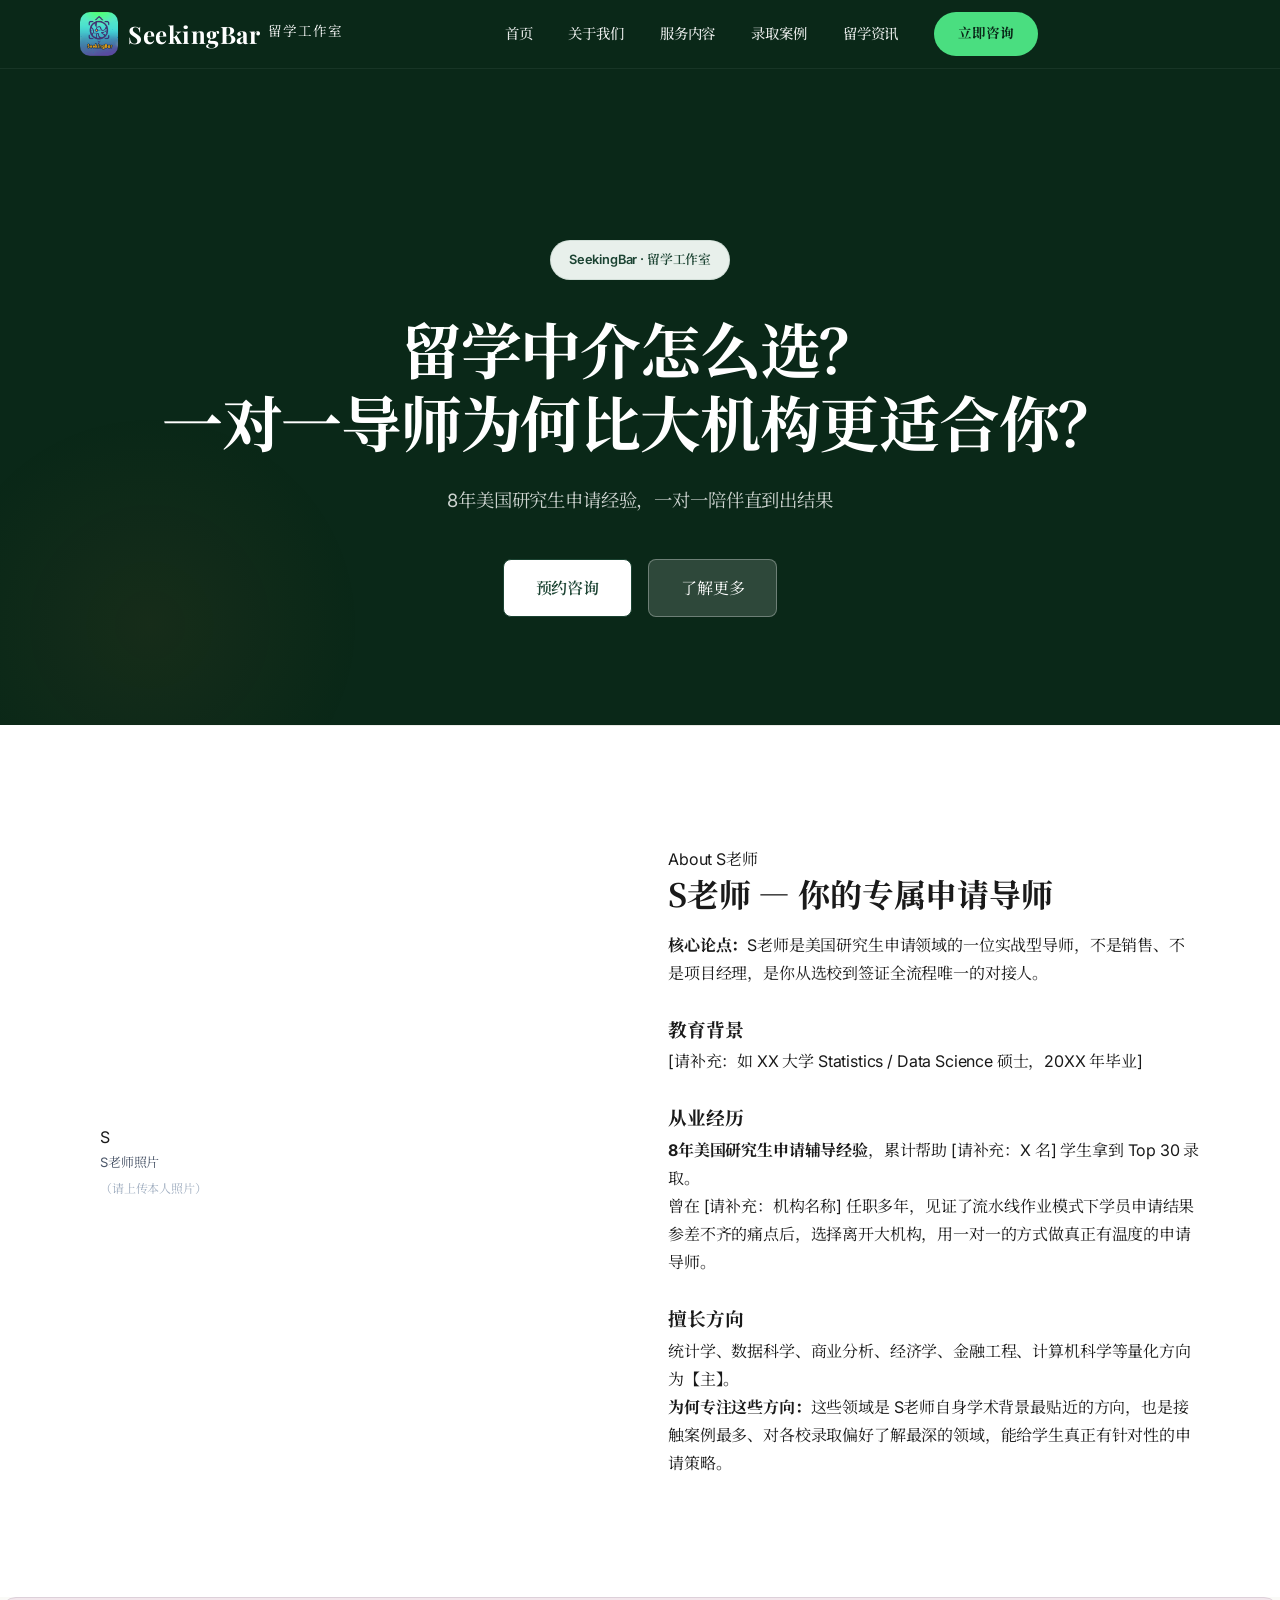
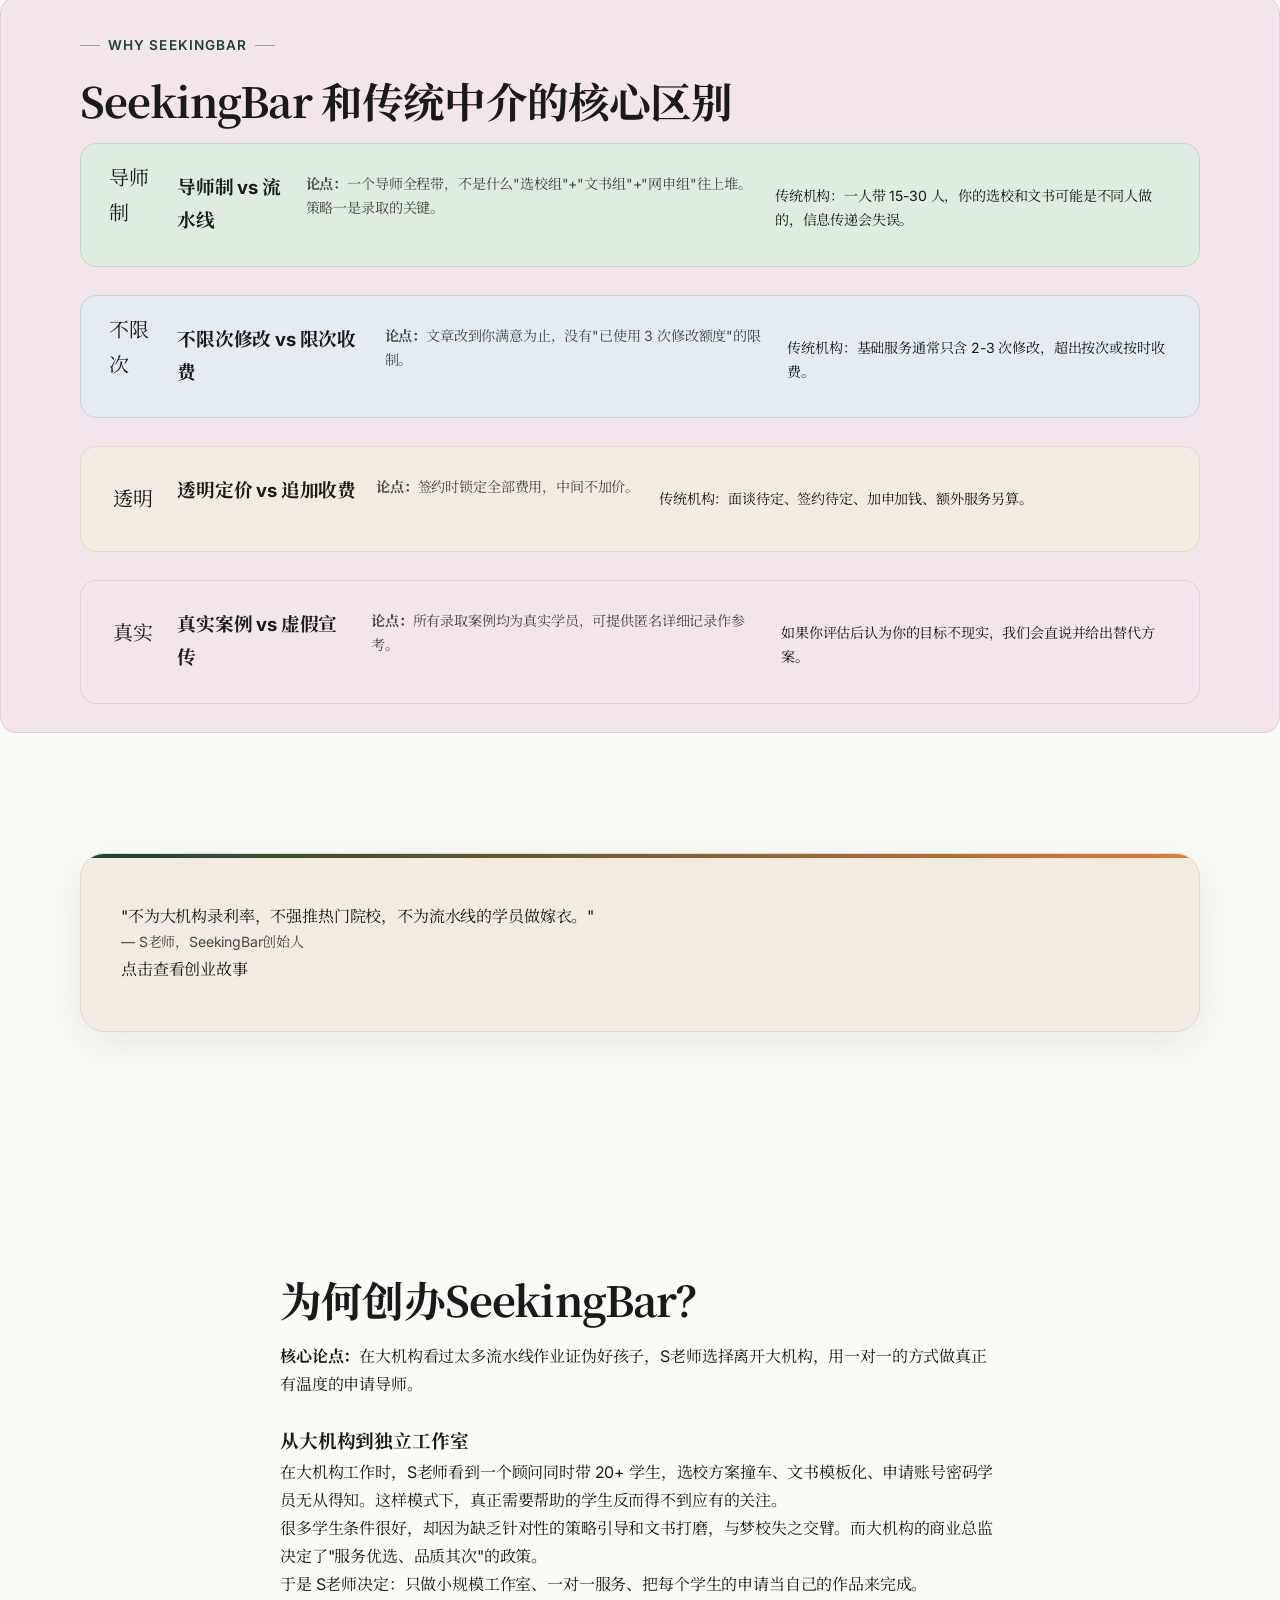
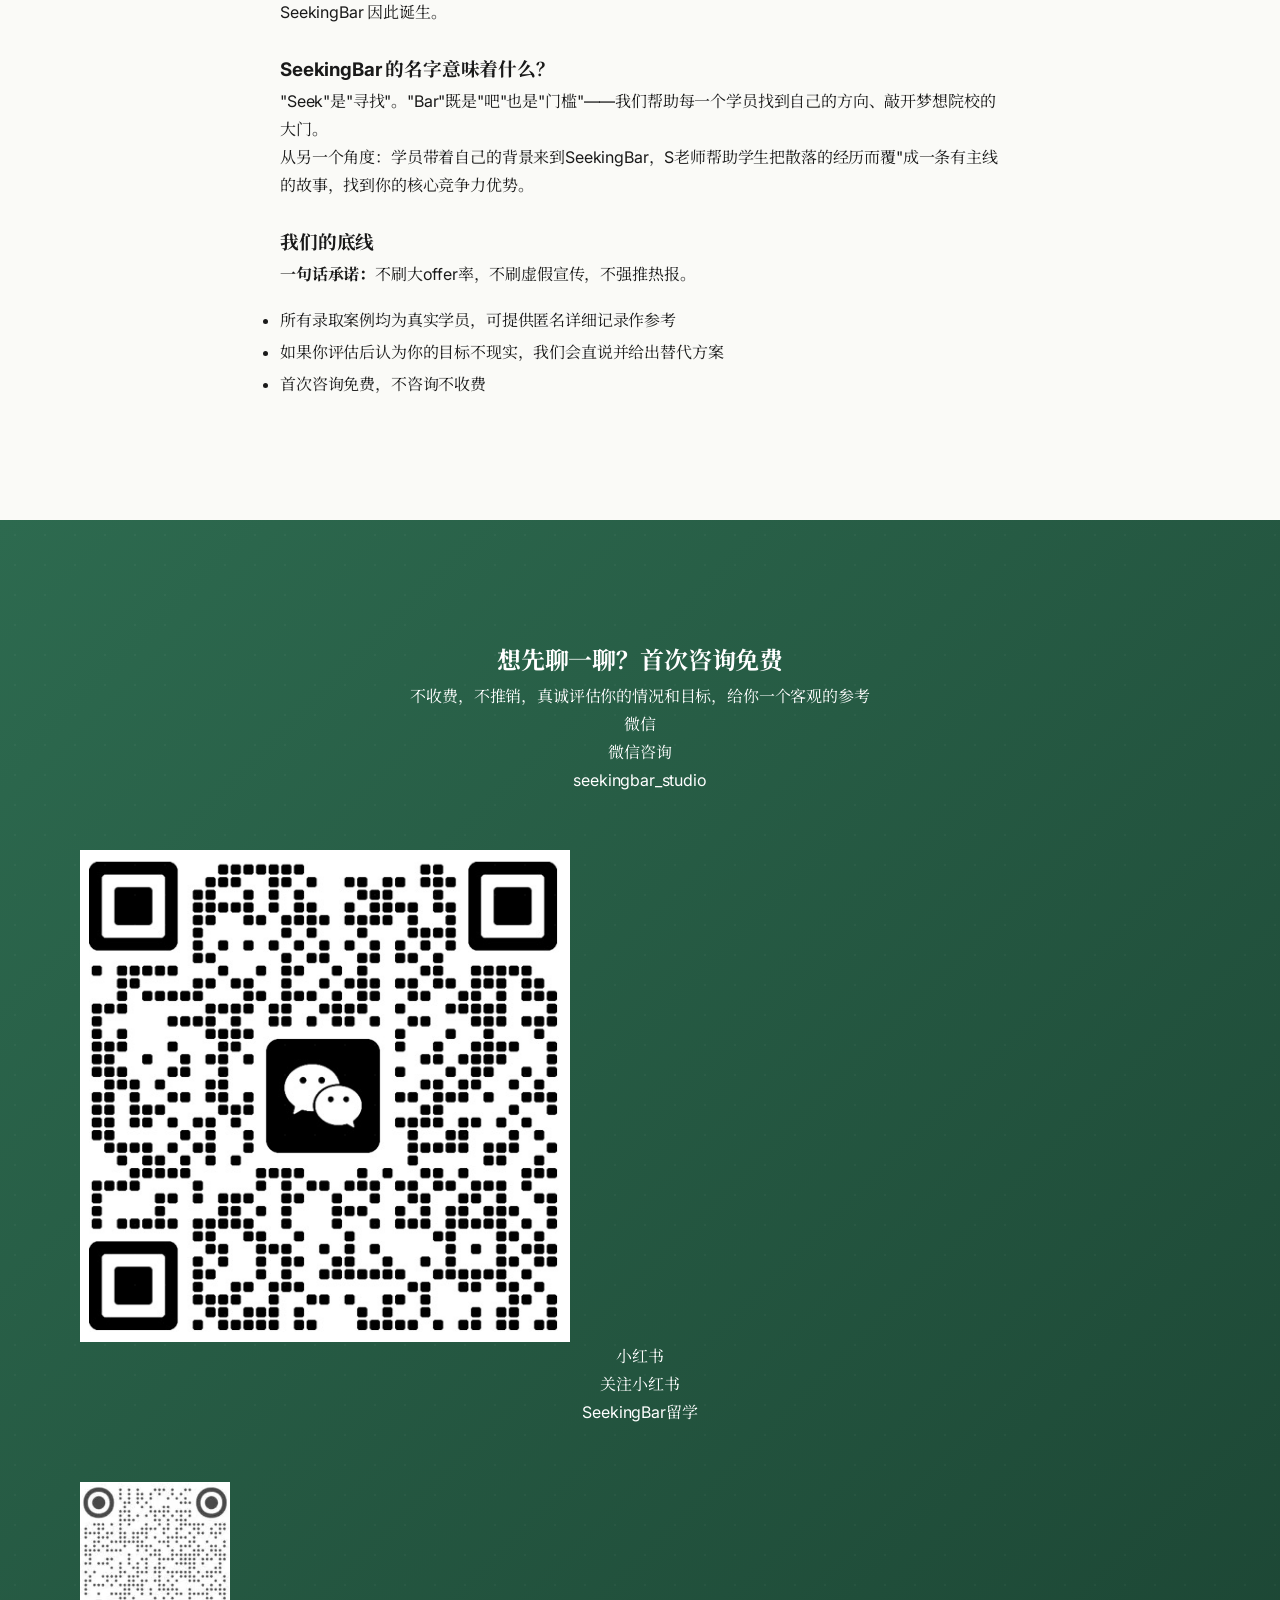
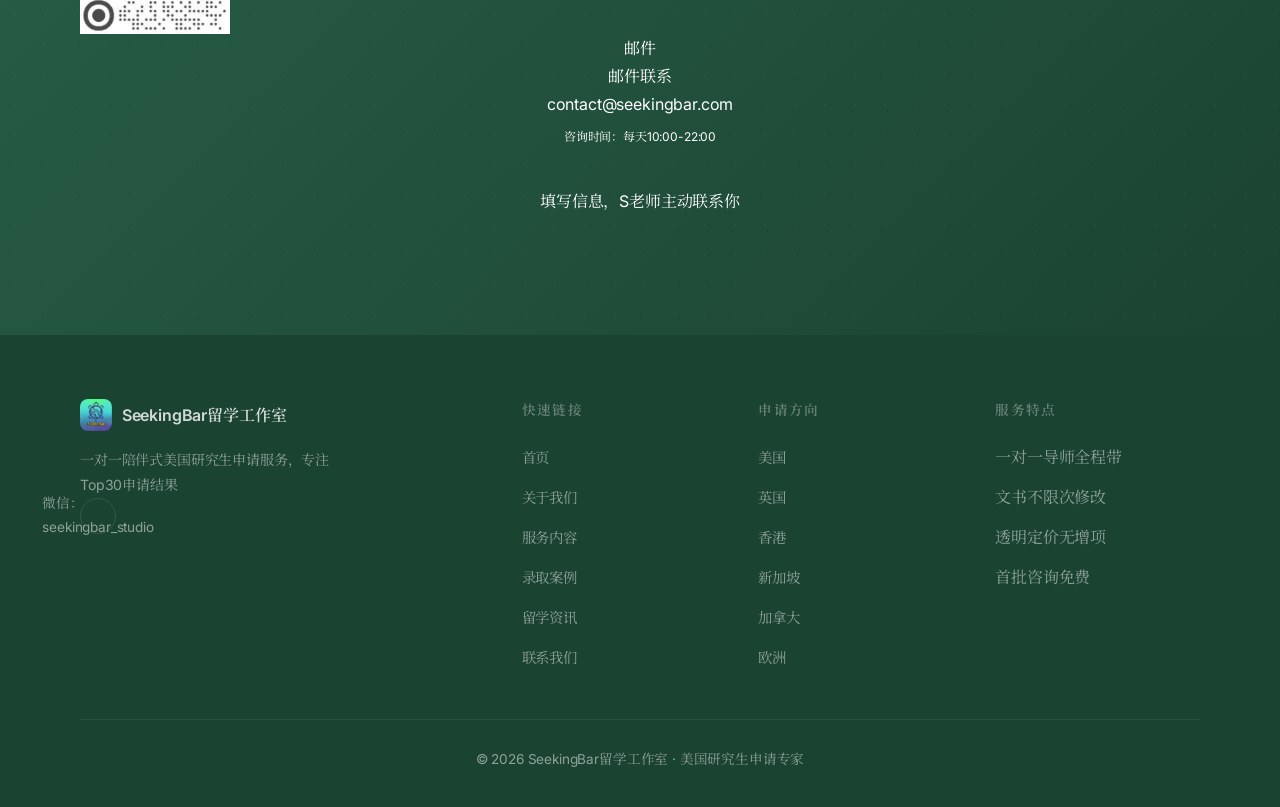
==== commit 2bb7b5b8: "fix: CSS类名全面对齐v1，修复导航/页脚/CTA结构 修复问题： - v1 CSS类名 vs 我写的类名不匹配（根本原因） - hero-badge→hero-tag（v1使用.hero-ta" ====
--- a/about.html
+++ b/about.html
@@ -24,26 +24,24 @@
         <span class="nav-logo-cn">留学工作室</span>
       </div>
     </a>
-    <div class="nav-links">
-      <a href="index.html">首页</a>
-      <a href="about.html" class="active">关于我们</a>
-      <a href="services.html">服务内容</a>
-      <a href="cases.html">录取案例</a>
-      <a href="blog.html">留学资讯</a>
-      <a href="contact.html" class="nav-cta">立即咨询</a>
-    </div>
-    <button class="nav-mobile-toggle" aria-label="菜单">
-      <span></span><span></span><span></span>
-    </button>
+    <ul class="nav-links">
+      <li><a href="index.html">首页</a></li>
+      <li><a href="about.html">关于我们</a></li>
+      <li><a href="services.html">服务内容</a></li>
+      <li><a href="cases.html">录取案例</a></li>
+      <li><a href="blog.html">留学资讯</a></li>
+      <li><a href="contact.html" class="nav-cta">立即咨询</a></li>
+    </ul>
   </div>
 </nav>
+
 
 <!-- Hero区域 -->
 <section class="hero" style="min-height:55vh;">
   <div class="container" style="padding-top:140px;padding-bottom:60px;text-align:center;">
-    <div class="hero-badge">SeekingBar · 留学工作室</div>
+    <div class="hero-tag">SeekingBar · 留学工作室</div>
     <h1 class="hero-title">留学中介怎么选？<br>一对一导师为何比大机构更适合你？</h1>
-    <p class="hero-subtitle">8年美国研究生申请经验，一对一陪伴直到出结果</p>
+    <p class="hero-desc">8年美国研究生申请经验，一对一陪伴直到出结果</p>
     <div style="display:flex;justify-content:center;gap:16px;margin-top:32px;flex-wrap:wrap;">
       <a href="contact.html" class="btn" style="background:#fff;color:#1B4332;border:1.5px solid #1B4332;padding:14px 32px;border-radius:8px;font-weight:600;">预约咨询</a>
       <a href="#about" class="btn" style="background:rgba(255,255,255,.15);color:#fff;border:1.5px solid rgba(255,255,255,.3);padding:14px 32px;border-radius:8px;">了解更多</a>
@@ -55,19 +53,19 @@
 <section class="about" id="about">
   <div class="container">
     <div class="about-grid">
-      <div class="about-photo">
-        <div class="about-photo-frame">
-          <div class="about-photo-placeholder">
-            <div class="about-photo-icon">S</div>
-            <div class="about-photo-label">S老师照片</div>
-            <div class="about-photo-hint">（请上传本人照片）</div>
+      <div >
+        <div >
+          <div style="padding:20px;">
+            <div>S</div>
+            <div style="font-size:13px;color:#4A5568;">S老师照片</div>
+            <div style="font-size:12px;color:#A0AEC0;margin-top:4px;">（请上传本人照片）</div>
           </div>
         </div>
       </div>
-      <div class="about-content">
-        <div class="about-tag">About S老师</div>
-        <h2 class="about-title">S老师 — 你的专属申请导师</h2>
-        <p class="about-desc"><strong>核心论点：</strong>S老师是美国研究生申请领域的一位实战型导师，不是销售、不是项目经理，是你从选校到签证全流程唯一的对接人。</p>
+      <div >
+        <div >About S老师</div>
+        <h2 style="font-family:var(--font-cn);font-size:clamp(1.5rem,3vw,2rem);font-weight:700;color:var(--text);line-height:1.3;margin-bottom:16px;">S老师 — 你的专属申请导师</h2>
+        <p ><strong>核心论点：</strong>S老师是美国研究生申请领域的一位实战型导师，不是销售、不是项目经理，是你从选校到签证全流程唯一的对接人。</p>
         <br>
         <h3>教育背景</h3>
         <p>[请补充：如 XX 大学 Statistics / Data Science 硕士，20XX 年毕业]</p>
@@ -87,31 +85,31 @@
 <!-- About特色卡片 (v1四色风格) -->
 <section class="about-feat" id="features">
   <div class="container">
-    <div class="section-header">
+    <div >
       <div class="section-tag">Why SeekingBar</div>
       <h2 class="section-title">SeekingBar 和传统中介的核心区别</h2>
     </div>
-    <div class="about-feat-grid">
-      <div class="about-feat-card" style="background:var(--navy-soft);border:1.5px solid var(--navy);">
-        <div class="about-feat-icon" style="background:var(--navy);color:#fff;">导师制</div>
+    <div class="about-features">
+      <div class="about-feat">
+        <div class="about-feat-icon">导师制</div>
         <h3>导师制 vs 流水线</h3>
         <p><strong>论点：</strong>一个导师全程带，不是什么"选校组"+"文书组"+"网申组"往上堆。策略一是录取的关键。</p>
         <p style="margin-top:12px;color:var(--text-secondary);">传统机构：一人带 15-30 人，你的选校和文书可能是不同人做的，信息传递会失误。</p>
       </div>
-      <div class="about-feat-card" style="background:#fef3e2;border:1.5px solid #e8c89a;">
-        <div class="about-feat-icon" style="background:#E07B39;color:#fff;">不限次</div>
+      <div class="about-feat">
+        <div class="about-feat-icon">不限次</div>
         <h3>不限次修改 vs 限次收费</h3>
         <p><strong>论点：</strong>文章改到你满意为止，没有"已使用 3 次修改额度"的限制。</p>
         <p style="margin-top:12px;color:var(--text-secondary);">传统机构：基础服务通常只含 2-3 次修改，超出按次或按时收费。</p>
       </div>
-      <div class="about-feat-card" style="background:#e8f0eb;border:1.5px solid #c8d4df;">
-        <div class="about-feat-icon" style="background:#2D6A4F;color:#fff;">透明</div>
+      <div class="about-feat">
+        <div class="about-feat-icon">透明</div>
         <h3>透明定价 vs 追加收费</h3>
         <p><strong>论点：</strong>签约时锁定全部费用，中间不加价。</p>
         <p style="margin-top:12px;color:var(--text-secondary);">传统机构：面谈待定、签约待定、加申加钱、额外服务另算。</p>
       </div>
-      <div class="about-feat-card" style="background:#f5e6ec;border:1.5px solid #e8d0dc;">
-        <div class="about-feat-icon" style="background:#b5436a;color:#fff;">真实</div>
+      <div class="about-feat">
+        <div class="about-feat-icon">真实</div>
         <h3>真实案例 vs 虚假宣传</h3>
         <p><strong>论点：</strong>所有录取案例均为真实学员，可提供匿名详细记录作参考。</p>
         <p style="margin-top:12px;color:var(--text-secondary);">如果你评估后认为你的目标不现实，我们会直说并给出替代方案。</p>
@@ -121,20 +119,20 @@
 </section>
 
 <!-- 名言卡片 (v1风格) -->
-<section class="about-quote-section">
+<section >
   <div class="container">
     <div class="about-quote-card" onclick="openQuoteModal()">
       <blockquote>
         "不为大机构录利率，不强推热门院校，不为流水线的学员做嫁衣。"
       </blockquote>
       <p class="about-quote-author">— S老师，SeekingBar创始人</p>
-      <div class="about-quote-hint">点击查看创业故事</div>
+      <div >点击查看创业故事</div>
     </div>
   </div>
 </section>
 
 <!-- 创业故事 -->
-<section class="about-story">
+<section >
   <div class="container" style="max-width:800px;">
     <h2 class="section-title">为何创办SeekingBar？</h2>
     <p><strong>核心论点：</strong>在大机构看过太多流水线作业证伪好孩子，S老师选择离开大机构，用一对一的方式做真正有温度的申请导师。</p>
@@ -163,24 +161,24 @@
   <div class="container">
     <h2>想先聊一聊？首次咨询免费</h2>
     <p>不收费，不推销，真诚评估你的情况和目标，给你一个客观的参考</p>
-    <div class="cta-cards">
-      <div class="cta-card">
-        <div class="cta-card-icon">微信</div>
-        <div class="cta-card-title">微信咨询</div>
-        <div class="cta-card-info">seekingbar_studio</div>
+    <div >
+      <div >
+        <div >微信</div>
+        <div >微信咨询</div>
+        <div >seekingbar_studio</div>
         <img src="logo/qrcode-wechat.png" alt="微信二维码" class="cta-qr" onerror="this.style.display='none'">
       </div>
-      <div class="cta-card">
-        <div class="cta-card-icon">小红书</div>
-        <div class="cta-card-title">关注小红书</div>
-        <div class="cta-card-info">SeekingBar留学</div>
+      <div >
+        <div >小红书</div>
+        <div >关注小红书</div>
+        <div >SeekingBar留学</div>
         <img src="logo/qrcode-xiaohongshu.png" alt="小红书二维码" class="cta-qr" onerror="this.style.display='none'">
       </div>
-      <div class="cta-card">
-        <div class="cta-card-icon">邮件</div>
-        <div class="cta-card-title">邮件联系</div>
-        <div class="cta-card-info">contact@seekingbar.com</div>
-        <div class="cta-card-info" style="font-size:12px;margin-top:8px;">咨询时间：每天10:00-22:00</div>
+      <div >
+        <div >邮件</div>
+        <div >邮件联系</div>
+        <div >contact@seekingbar.com</div>
+        <div  style="font-size:12px;margin-top:8px;">咨询时间：每天10:00-22:00</div>
       </div>
     </div>
     <div style="text-align:center;margin-top:40px;">
@@ -193,21 +191,15 @@
 <footer class="footer">
   <div class="container">
     <div class="footer-grid">
-      <div class="footer-brand">
-        <a href="index.html" class="footer-logo">
-          <img src="logo/logo.png" alt="SeekingBar">
-          <div>
-            <div class="footer-logo-en">SeekingBar</div>
-            <div class="footer-logo-cn">留学工作室</div>
-          </div>
-        </a>
-        <p class="footer-brand-desc">一对一陪伴式美国研究生申请服务，专注 Top30 申请结果</p>
-        <div class="footer-social">
+      <div>
+        <div class="footer-brand"><img src="logo/logo.png" alt="SeekingBar"><span>SeekingBar留学工作室</span></div>
+        <p class="footer-desc">一对一陪伴式美国研究生申请服务，专注Top30申请结果</p>
+        <div class="footer-socials">
           <a href="contact.html">微信：seekingbar_studio</a>
         </div>
       </div>
       <div class="footer-col">
-        <h4>快速链接</h4>
+        <h5>快速链接</h5>
         <ul>
           <li><a href="index.html">首页</a></li>
           <li><a href="about.html">关于我们</a></li>
@@ -218,18 +210,18 @@
         </ul>
       </div>
       <div class="footer-col">
-        <h4>申请方向</h4>
+        <h5>申请方向</h5>
         <ul>
-          <li><a href="cases.html?filter=美国">美国</a></li>
-          <li><a href="cases.html?filter=英国">英国</a></li>
-          <li><a href="cases.html?filter=香港">香港</a></li>
-          <li><a href="cases.html?filter=新加坡">新加坡</a></li>
-          <li><a href="cases.html?filter=加拿大">加拿大</a></li>
-          <li><a href="cases.html?filter=欧洲">欧洲</a></li>
+          <li><a href="cases.html">美国</a></li>
+          <li><a href="cases.html">英国</a></li>
+          <li><a href="cases.html">香港</a></li>
+          <li><a href="cases.html">新加坡</a></li>
+          <li><a href="cases.html">加拿大</a></li>
+          <li><a href="cases.html">欧洲</a></li>
         </ul>
       </div>
       <div class="footer-col">
-        <h4>服务特点</h4>
+        <h5>服务特点</h5>
         <ul>
           <li>一对一导师全程带</li>
           <li>文书不限次修改</li>
@@ -243,6 +235,7 @@
     </div>
   </div>
 </footer>
+
 
 <!-- 名言弹窗 -->
 <div class="modal-overlay" id="quoteModal" onclick="if(event.target===this)closeModal('quote')">
